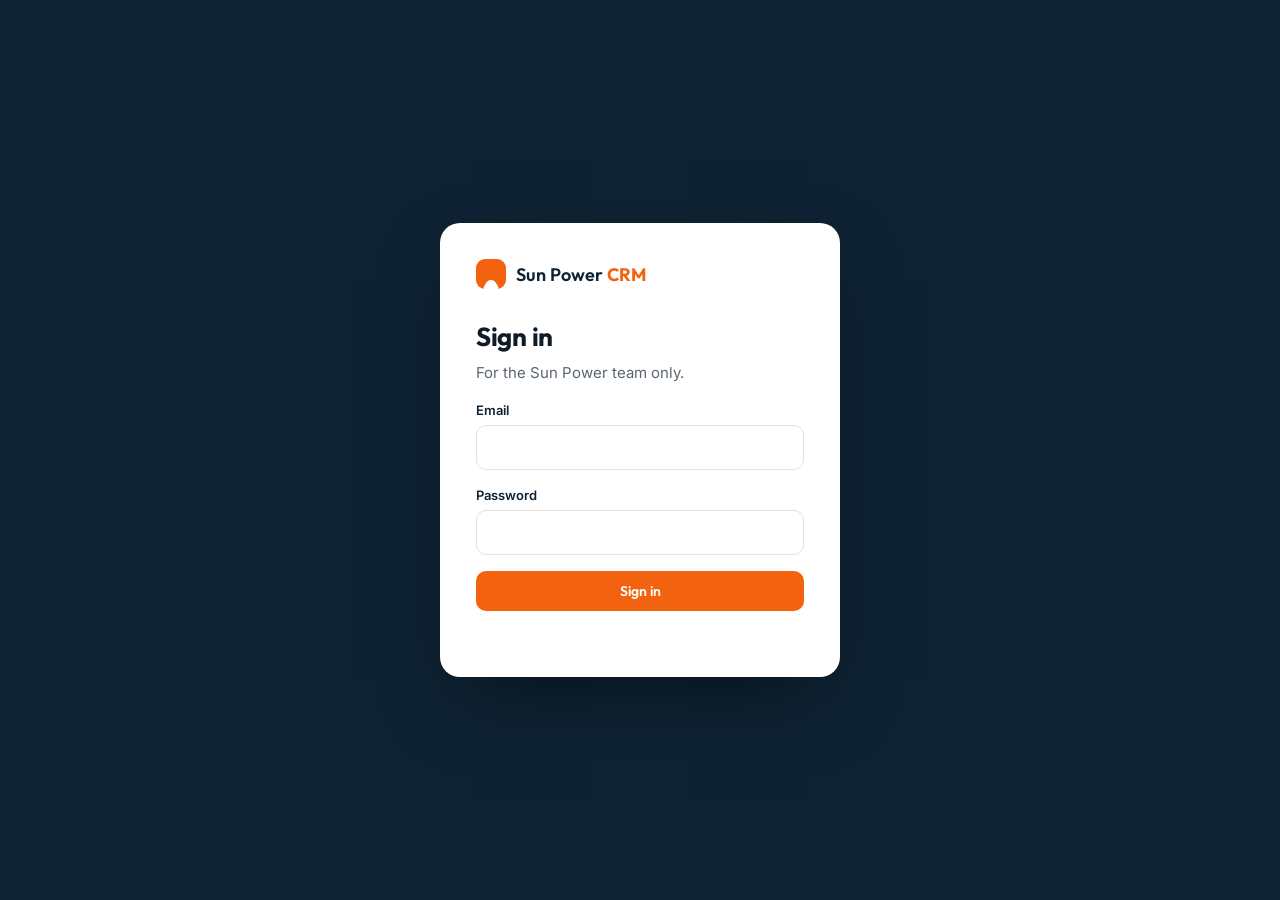
==== admin/index.html @ 76705b3f "Sun Power Solar: website, CRM and AI calling system - Website for Sun Power Solar Solutions with sav" ====
<!doctype html>
<html lang="en">
<head>
  <meta charset="utf-8">
  <meta name="viewport" content="width=device-width, initial-scale=1">
  <meta name="robots" content="noindex, nofollow">
  <title>Sun Power CRM</title>
  <link rel="icon" href="data:image/svg+xml,%3Csvg xmlns='http://www.w3.org/2000/svg' viewBox='0 0 64 64'%3E%3Crect width='64' height='64' rx='14' fill='%23F2620F'/%3E%3Cpath d='M14 40a18 18 0 0 1 36 0z' fill='%23fff'/%3E%3Cpath d='M10 46h44' stroke='%23fff' stroke-width='4' stroke-linecap='round'/%3E%3C/svg%3E">
  <link rel="preconnect" href="https://fonts.googleapis.com">
  <link rel="preconnect" href="https://fonts.gstatic.com" crossorigin>
  <link href="https://fonts.googleapis.com/css2?family=Outfit:wght@500;600;700&family=Inter:wght@400;500;600&display=swap" rel="stylesheet">
  <link rel="stylesheet" href="admin.css?v=7">
</head>
<body>

  <!-- Login -->
  <section class="login" id="loginView" hidden>
    <form class="login__card" id="loginForm">
      <div class="brand">
        <span class="brand__mark" aria-hidden="true"></span>
        <span>Sun Power <b>CRM</b></span>
      </div>
      <h1>Sign in</h1>
      <p class="muted">For the Sun Power team only.</p>
      <label>
        <span>Email</span>
        <input type="email" name="email" required autocomplete="username">
      </label>
      <label>
        <span>Password</span>
        <input type="password" name="password" required autocomplete="current-password">
      </label>
      <button type="submit" class="btn btn--primary btn--block">Sign in</button>
      <p class="login__error" id="loginError" role="alert"></p>
    </form>
  </section>

  <!-- App -->
  <div class="app" id="appView" hidden>
    <header class="topbar">
      <div class="brand">
        <span class="brand__mark" aria-hidden="true"></span>
        <span>Sun Power <b>CRM</b></span>
      </div>
      <div class="topbar__right">
        <button class="btn btn--ghost btn--sm" id="settingsBtn">Quote settings</button>
        <span class="topbar__user" id="userEmail"></span>
        <button class="btn btn--ghost btn--sm" id="logoutBtn">Sign out</button>
      </div>
    </header>

    <main class="main">
      <!-- Stats -->
      <section class="stats">
        <div class="stat"><span>Total leads</span><strong id="sTotal">0</strong></div>
        <div class="stat stat--accent"><span>New (not contacted)</span><strong id="sNew">0</strong></div>
        <div class="stat"><span>Last 7 days</span><strong id="sWeek">0</strong></div>
        <div class="stat"><span>Meetings today</span><strong id="sMeetToday">0</strong></div>
        <div class="stat"><span>Won</span><strong id="sWon">0</strong></div>
        <div class="stat"><span>Conversion</span><strong id="sConv">0%</strong></div>
      </section>

      <!-- Upcoming meetings -->
      <section class="upcoming" id="upcoming" hidden>
        <div class="upcoming__head">
          <h2>Upcoming meetings</h2>
          <span class="muted" id="upcomingCount"></span>
        </div>
        <ol class="upcoming__list" id="upcomingList"></ol>
      </section>

      <!-- Pipeline filter -->
      <nav class="pipeline" id="pipeline" aria-label="Filter by status"></nav>

      <!-- Toolbar -->
      <div class="toolbar">
        <input type="search" id="search" placeholder="Search name, phone, area or email" aria-label="Search leads">
        <select id="dateFilter" aria-label="Filter by date">
          <option value="all">All time</option>
          <option value="1">Today</option>
          <option value="7">Last 7 days</option>
          <option value="30">Last 30 days</option>
        </select>
        <div class="toolbar__spacer"></div>
        <button class="btn btn--ghost" id="refreshBtn">Refresh</button>
        <button class="btn btn--ghost" id="exportBtn">Export CSV</button>
        <button class="btn btn--primary" id="addBtn">+ Add lead</button>
      </div>

      <!-- Table -->
      <div class="table-wrap">
        <table class="table">
          <thead>
            <tr>
              <th>Received</th>
              <th>Name</th>
              <th>Phone</th>
              <th>Location</th>
              <th>Bill</th>
              <th>Size / type</th>
              <th>Call time</th>
              <th>Status</th>
              <th>AI call</th>
              <th>Follow-up</th>
            </tr>
          </thead>
          <tbody id="rows"></tbody>
        </table>
        <p class="empty" id="emptyState" hidden>No leads match these filters.</p>
      </div>
    </main>
  </div>

  <!-- Lead drawer -->
  <div class="drawer" id="drawer" hidden>
    <div class="drawer__backdrop" data-close></div>
    <aside class="drawer__panel" role="dialog" aria-modal="true" aria-labelledby="dName">
      <header class="drawer__head">
        <div>
          <h2 id="dName"></h2>
          <p class="muted" id="dMeta"></p>
        </div>
        <button class="icon-btn" data-close aria-label="Close">✕</button>
      </header>

      <div class="drawer__body">
        <div class="quick">
          <a class="btn btn--primary btn--sm" id="dCall">Call</a>
          <a class="btn btn--ghost btn--sm" id="dWhatsApp" target="_blank" rel="noopener">WhatsApp</a>
          <a class="btn btn--ghost btn--sm" id="dEmail">Email</a>
        </div>

        <h3>Details</h3>
        <dl class="details" id="dDetails"></dl>

        <h3>Requirements</h3>
        <form class="manage" id="reqForm">
          <label><span>Owns property</span>
            <select name="owns_property"><option value="">—</option><option>Yes</option><option>No</option><option>Unknown</option></select>
          </label>
          <label><span>Roof type</span><input name="roof_type" placeholder="RCC, sheet, tiled…"></label>
          <label><span>Roof area</span><input name="roof_area" placeholder="e.g. 400 sq ft"></label>
          <label><span>Shading</span><input name="shading" placeholder="e.g. none, tree on east side"></label>
          <label><span>Install timeline</span><input name="install_timeline" placeholder="e.g. within a month"></label>
          <label class="span-2"><span>Notes</span><textarea name="requirement_notes" rows="2" placeholder="Anything else the team should know"></textarea></label>
          <button type="submit" class="btn btn--primary">Save requirements</button>
          <span class="saved" id="reqSaved" role="status"></span>
        </form>

        <div class="section-head">
          <h3>Quotation</h3>
          <button type="button" class="btn btn--primary btn--sm" id="prepareQuoteBtn">Prepare quote</button>
        </div>
        <div id="quoteBox"></div>
        <ol class="quotes" id="quotesList"></ol>

        <div class="section-head">
          <h3>Meetings</h3>
          <button type="button" class="btn btn--ghost btn--sm" id="addMeetingBtn">+ Schedule</button>
        </div>
        <form class="manage meeting-form" id="meetingForm" hidden>
          <label><span>Type</span>
            <select name="type"><option value="site_survey">Site survey</option><option value="callback">Callback</option><option value="meeting">Meeting</option></select>
          </label>
          <label><span>Date</span><input type="date" name="scheduled_date" required></label>
          <label><span>Time / slot</span><input name="time_slot" placeholder="e.g. Morning 10–1"></label>
          <label class="span-2"><span>Agenda</span><textarea name="agenda" rows="2" placeholder="What is this meeting for?"></textarea></label>
          <button type="submit" class="btn btn--primary">Save meeting</button>
        </form>
        <ol class="meetings" id="meetings"></ol>

        <h3>Manage</h3>
        <form class="manage" id="manageForm">
          <label>
            <span>Status</span>
            <select name="status" id="dStatus"></select>
          </label>
          <label>
            <span>Follow-up date</span>
            <input type="date" name="follow_up_date">
          </label>
          <label>
            <span>Assigned to</span>
            <select name="assigned_to" id="dAssigned"></select>
          </label>
          <label>
            <span>Deal value (₹)</span>
            <input type="number" name="deal_value" min="0" step="1" placeholder="e.g. 180000">
          </label>
          <button type="submit" class="btn btn--primary">Save changes</button>
          <span class="saved" id="savedMsg" role="status"></span>
        </form>

        <div class="section-head">
          <h3>AI calls</h3>
          <button type="button" class="btn btn--dark btn--sm" id="aiCallBtn">Call with AI now</button>
        </div>
        <ol class="calls" id="calls"></ol>

        <h3>Activity</h3>
        <form class="note-form" id="noteForm">
          <select name="type" aria-label="Activity type">
            <option value="note">Note</option>
            <option value="call">Call log</option>
          </select>
          <textarea name="body" rows="2" placeholder="Add a note or call summary…" required></textarea>
          <button type="submit" class="btn btn--dark btn--sm">Add</button>
        </form>
        <ol class="timeline" id="timeline"></ol>

        <button class="danger-link" id="deleteBtn">Delete this lead</button>
      </div>
    </aside>
  </div>

  <!-- Add lead modal -->
  <div class="modal" id="addModal" hidden>
    <div class="drawer__backdrop" data-close-add></div>
    <form class="modal__card" id="addForm">
      <header class="drawer__head">
        <h2>Add a lead</h2>
        <button type="button" class="icon-btn" data-close-add aria-label="Close">✕</button>
      </header>
      <div class="modal__grid">
        <label><span>Full name *</span><input name="name" required minlength="2"></label>
        <label><span>Phone (10 digits) *</span><input name="phone" required inputmode="numeric" pattern="[6-9][0-9]{9}"></label>
        <label><span>City / pincode *</span><input name="location" required minlength="2"></label>
        <label><span>Email</span><input name="email" type="email"></label>
        <label><span>Property type</span>
          <select name="property_type"><option value="">—</option><option>Home</option><option>Shop</option><option>Factory</option></select>
        </label>
        <label><span>Monthly bill</span>
          <select name="monthly_bill"><option value="">—</option><option>Below ₹2,000</option><option>₹2,000 – ₹4,000</option><option>₹4,000 – ₹6,000</option><option>Above ₹6,000</option></select>
        </label>
        <label><span>Source</span>
          <select name="source"><option value="phone">Phone call</option><option value="walk-in">Walk-in</option><option value="referral">Referral</option><option value="other">Other</option></select>
        </label>
      </div>
      <label class="check"><input type="checkbox" name="consent" required> Customer agreed to be contacted *</label>
      <button type="submit" class="btn btn--primary btn--block">Add lead</button>
      <p class="login__error" id="addError" role="alert"></p>
    </form>
  </div>

  <!-- Quote settings modal -->
  <div class="modal" id="settingsModal" hidden>
    <div class="drawer__backdrop" data-close-settings></div>
    <form class="modal__card modal__card--wide" id="settingsForm">
      <header class="drawer__head">
        <div>
          <h2>Quote settings</h2>
          <p class="muted">Used for every quotation. Prices are per kW of system size.</p>
        </div>
        <button type="button" class="icon-btn" data-close-settings aria-label="Close">✕</button>
      </header>

      <p class="quote-warn" id="settingsHint" hidden>Suggested starting values are filled in and <b>highlighted</b>. Check them against your real costs, change anything that differs, then click <b>Save settings</b>.</p>

      <h3 class="form-section">Prices (₹ per kW)</h3>
      <div class="modal__grid modal__grid--3">
        <label><span>On-grid</span><input type="number" min="0" step="1" name="price_on_grid" placeholder="e.g. 60000"></label>
        <label><span>Hybrid (with battery)</span><input type="number" min="0" step="1" name="price_hybrid"></label>
        <label><span>Off-grid (battery)</span><input type="number" min="0" step="1" name="price_off_grid"></label>
      </div>
      <div class="modal__grid modal__grid--3">
        <label><span>GST %</span><input type="number" min="0" max="28" step="any" name="gst_percent" placeholder="your GST rate"></label>
        <label><span>Prices above</span>
          <select name="prices_include_gst"><option value="false">exclude GST</option><option value="true">include GST</option></select>
        </label>
        <label><span>Quote valid for (days)</span><input type="number" min="1" name="validity_days" placeholder="15"></label>
      </div>
      <div class="modal__grid modal__grid--3">
        <label><span>Net-metering charges (₹)</span><input type="number" min="0" step="1" name="net_metering_charges" placeholder="0 if included"></label>
        <label><span>Other charges label</span><input name="other_charges_label" placeholder="e.g. Elevated structure"></label>
        <label><span>Other charges (₹)</span><input type="number" min="0" step="1" name="other_charges"></label>
      </div>
      <label class="check"><input type="checkbox" name="apply_subsidy"> Show PM Surya Ghar subsidy on home quotes (on-grid &amp; hybrid)</label>

      <h3 class="form-section">Components</h3>
      <div class="modal__grid">
        <label><span>Solar panels</span><input name="panel" placeholder="e.g. 540 Wp Mono PERC, Tier-1 (brand)"></label>
        <label><span>Inverter</span><input name="inverter" placeholder="e.g. On-grid string inverter (brand)"></label>
        <label><span>Battery (hybrid / off-grid)</span><input name="battery" placeholder="e.g. Lithium 5 kWh (brand)"></label>
        <label><span>Mounting structure</span><input name="structure" placeholder="e.g. Hot-dip galvanised, wind-rated"></label>
        <label class="span-2"><span>Cables, protection &amp; earthing</span><input name="bos" placeholder="e.g. DC/AC cables, ACDB/DCDB, lightning arrestor, earthing"></label>
      </div>

      <h3 class="form-section">Warranty &amp; terms</h3>
      <div class="modal__grid modal__grid--3">
        <label><span>Panel warranty</span><input name="warranty_panel" placeholder="e.g. 25 years performance"></label>
        <label><span>Inverter warranty</span><input name="warranty_inverter" placeholder="e.g. 5 years"></label>
        <label><span>Installation warranty</span><input name="warranty_installation" placeholder="e.g. 5 years"></label>
      </div>
      <label><span>Payment terms</span><textarea name="payment_terms" rows="2" placeholder="e.g. 50% advance, 40% on delivery of material, 10% after installation"></textarea></label>
      <label><span>Other terms / notes on the quote</span><textarea name="notes" rows="2" placeholder="e.g. Installation within 15 days of advance. Prices subject to site survey."></textarea></label>

      <h3 class="form-section">Business details on the PDF</h3>
      <div class="modal__grid">
        <label><span>GSTIN</span><input name="gstin"></label>
        <label><span>Email</span><input type="email" name="email"></label>
        <label><span>Phone</span><input name="phone" placeholder="+91 93426 26096"></label>
        <label class="span-2"><span>Address</span><input name="address" placeholder="No 2B, Sri Laxmi Nagar Colony Rd, West Hanuman Nagar, Boduppal, Hyderabad, Telangana 500092"></label>
      </div>

      <button type="submit" class="btn btn--primary btn--block">Save settings</button>
      <p class="login__error" id="settingsError" role="alert"></p>
    </form>
  </div>

  <div class="toast" id="toast" role="status" hidden></div>

  <script src="vendor/supabase.js"></script>
  <script src="vendor/jspdf.umd.min.js"></script>
  <script src="vendor/jspdf.plugin.autotable.min.js"></script>
  <script src="admin.js?v=7"></script>
  <script src="quotes.js?v=4"></script>
</body>
</html>
---- admin/admin.css ----
:root {
  --orange: #F2620F;
  --orange-600: #D9520A;
  --orange-50: #FFF1E8;
  --navy: #0E2233;
  --navy-700: #16324A;
  --ink: #0F1B26;
  --muted: #5B6672;
  --line: #E6E1DA;
  --cream: #F6F3EE;
  --tint: #EEEAE3;
  --white: #FFFFFF;
  --red: #C62828;
  --green: #1B7F3B;
  --font-head: "Outfit", system-ui, sans-serif;
  --font-body: "Inter", system-ui, sans-serif;
}

*, *::before, *::after { box-sizing: border-box; }
[hidden] { display: none !important; }
body { margin: 0; font: 15px/1.5 var(--font-body); color: var(--ink); background: var(--cream); -webkit-font-smoothing: antialiased; }
h1, h2, h3 { font-family: var(--font-head); margin: 0; letter-spacing: -0.01em; }
a { color: inherit; }
.muted { color: var(--muted); margin: 0; }

/* Buttons */
.btn {
  display: inline-flex; align-items: center; justify-content: center; gap: 6px;
  font: 600 14px var(--font-head); padding: 10px 16px; border-radius: 10px;
  border: 1.5px solid transparent; cursor: pointer; text-decoration: none; white-space: nowrap;
  transition: background .15s, border-color .15s, color .15s;
}
.btn:disabled { opacity: .6; cursor: default; }
.btn--primary { background: var(--orange); color: #fff; }
.btn--primary:hover { background: var(--orange-600); }
.btn--ghost { background: #fff; border-color: var(--line); color: var(--navy); }
.btn--ghost:hover { border-color: var(--navy); }
.btn--dark { background: var(--navy); color: #fff; }
.btn--dark:hover { background: var(--navy-700); }
.btn--sm { padding: 7px 12px; font-size: 13px; }
.btn--block { width: 100%; }
.icon-btn { border: 0; background: var(--tint); width: 34px; height: 34px; border-radius: 50%; cursor: pointer; font-size: 14px; color: var(--navy); flex-shrink: 0; }

input, select, textarea {
  font: inherit; color: var(--ink); width: 100%;
  padding: 10px 12px; border: 1.5px solid var(--line); border-radius: 10px; background: #fff;
}
input:focus, select:focus, textarea:focus { outline: none; border-color: var(--orange); box-shadow: 0 0 0 3px rgba(242,98,15,.12); }
label > span { display: block; font-size: 13px; font-weight: 600; color: var(--navy); margin-bottom: 5px; }

/* Brand */
.brand { display: inline-flex; align-items: center; gap: 10px; font: 600 18px var(--font-head); color: var(--navy); }
.brand b { color: var(--orange); font-weight: 700; }
.brand__mark { width: 30px; height: 30px; border-radius: 9px; background: var(--orange); position: relative; overflow: hidden; }
.brand__mark::after { content: ""; position: absolute; left: 6px; right: 6px; bottom: -9px; height: 18px; border-radius: 50% 50% 0 0 / 100% 100% 0 0; background: #fff; }

/* Login */
.login { min-height: 100vh; display: grid; place-items: center; padding: 24px; background: var(--navy); }
.login__card { width: min(400px, 100%); background: #fff; border-radius: 20px; padding: 36px; display: grid; gap: 16px; box-shadow: 0 30px 80px -30px rgba(0,0,0,.6); }
.login__card h1 { font-size: 26px; margin-top: 12px; }
.login__card .muted { margin-top: -10px; }
.login__error { color: var(--red); font-size: 14px; margin: 0; min-height: 1em; }

/* Top bar */
.topbar { position: sticky; top: 0; z-index: 5; display: flex; justify-content: space-between; align-items: center; gap: 16px; padding: 14px 28px; background: #fff; border-bottom: 1px solid var(--line); }
.topbar__right { display: flex; align-items: center; gap: 14px; }
.topbar__user { font-size: 14px; color: var(--muted); }

.main { padding: 28px; max-width: 1500px; margin: 0 auto; }

/* Stats */
.stats { display: grid; grid-template-columns: repeat(6, 1fr); gap: 14px; }
.stat { background: #fff; border: 1px solid var(--line); border-radius: 14px; padding: 16px 18px; }
.stat span { font-size: 13px; color: var(--muted); }
.stat strong { display: block; font: 700 28px var(--font-head); color: var(--navy); margin-top: 2px; }
.stat--accent { background: var(--orange); border-color: var(--orange); }
.stat--accent span { color: rgba(255,255,255,.85); }
.stat--accent strong { color: #fff; }

/* Pipeline */
.pipeline { display: flex; gap: 8px; flex-wrap: wrap; margin: 24px 0 16px; }
.pipeline button {
  display: inline-flex; align-items: center; gap: 8px; font: 600 13px var(--font-head);
  padding: 8px 14px; border-radius: 999px; border: 1.5px solid var(--line); background: #fff; color: var(--navy); cursor: pointer;
}
.pipeline button em { font-style: normal; font-weight: 600; font-size: 12px; padding: 1px 8px; border-radius: 999px; background: var(--tint); }
.pipeline button.is-active { background: var(--navy); border-color: var(--navy); color: #fff; }
.pipeline button.is-active em { background: rgba(255,255,255,.18); }

/* Toolbar */
.toolbar { display: flex; gap: 10px; align-items: center; flex-wrap: wrap; margin-bottom: 14px; }
.toolbar input[type="search"] { max-width: 340px; }
.toolbar select { width: auto; }
.toolbar__spacer { flex: 1; }

/* Table */
.table-wrap { background: #fff; border: 1px solid var(--line); border-radius: 14px; overflow-x: auto; }
.table { width: 100%; border-collapse: collapse; font-size: 14px; }
.table th { text-align: left; font-weight: 600; font-size: 12px; text-transform: uppercase; letter-spacing: .05em; color: var(--muted); padding: 12px 14px; border-bottom: 1px solid var(--line); white-space: nowrap; background: #FBFAF8; }
.table td { padding: 12px 14px; border-bottom: 1px solid var(--line); vertical-align: middle; }
.table tbody tr { cursor: pointer; transition: background .1s; }
.table tbody tr:hover { background: #FBF7F2; }
.table tbody tr:last-child td { border-bottom: 0; }
.table .name { font-weight: 600; color: var(--navy); }
.table .sub { display: block; font-size: 12px; color: var(--muted); }
.table a.phone { text-decoration: none; font-variant-numeric: tabular-nums; white-space: nowrap; }
.table a.phone:hover { color: var(--orange); }
.table select { width: auto; padding: 6px 8px; font-size: 13px; }
.overdue { color: var(--red); font-weight: 600; }
.empty { text-align: center; color: var(--muted); padding: 40px 20px; margin: 0; }

/* Status badges */
.badge { display: inline-block; font-size: 12px; font-weight: 600; padding: 3px 10px; border-radius: 999px; white-space: nowrap; }
.s-new { background: var(--orange-50); color: var(--orange-600); }
.s-ai_called { background: #E8F0FE; color: #1A56C4; }
.s-interested { background: #FFF6D6; color: #8A6100; }
.s-survey_booked { background: #EDE7FB; color: #5B3CC4; }
.s-quote_sent { background: #E0F4F4; color: #0F6E6E; }
.s-won { background: #E3F4E8; color: var(--green); }
.s-lost { background: #F1F1F1; color: #6B6B6B; }

/* Drawer */
.drawer, .modal { position: fixed; inset: 0; z-index: 20; }
.drawer__backdrop { position: absolute; inset: 0; background: rgba(14,34,51,.45); }
.drawer__panel { position: absolute; top: 0; right: 0; bottom: 0; width: min(560px, 100%); background: #fff; display: flex; flex-direction: column; box-shadow: -20px 0 60px -20px rgba(0,0,0,.4); }
.drawer__head { display: flex; justify-content: space-between; align-items: flex-start; gap: 16px; padding: 22px 26px; border-bottom: 1px solid var(--line); }
.drawer__head h2 { font-size: 22px; }
.drawer__body { padding: 22px 26px 40px; overflow-y: auto; display: grid; gap: 14px; align-content: start; }
.drawer__body h3 { font-size: 15px; margin-top: 12px; color: var(--navy); }
.quick { display: flex; gap: 8px; flex-wrap: wrap; }

.details { display: grid; grid-template-columns: 1fr 1fr; gap: 0 20px; margin: 0; }
.details div { padding: 10px 0; border-bottom: 1px solid var(--line); }
.details dt { font-size: 12px; color: var(--muted); }
.details dd { margin: 2px 0 0; font-weight: 500; word-break: break-word; }

.manage { display: grid; grid-template-columns: 1fr 1fr; gap: 12px; align-items: end; }
.manage .btn { justify-self: start; }
.saved { font-size: 13px; color: var(--green); }

.note-form { display: grid; grid-template-columns: 120px 1fr auto; gap: 8px; align-items: start; }
.note-form textarea { resize: vertical; min-height: 42px; }

.timeline { list-style: none; margin: 0; padding: 0; display: grid; gap: 10px; }
.timeline li { padding: 12px 14px; border-radius: 12px; background: var(--cream); border-left: 3px solid var(--line); }
.timeline li.t-call { border-left-color: #1A56C4; }
.timeline li.t-status { border-left-color: var(--orange); background: #FFF8F2; }
.timeline .t-head { display: flex; justify-content: space-between; gap: 10px; font-size: 12px; color: var(--muted); margin-bottom: 4px; }
.timeline .t-body { white-space: pre-wrap; }
.timeline .t-empty { background: none; border: 0; color: var(--muted); padding: 0; }

/* Upcoming meetings */
.upcoming { margin-top: 20px; background: #fff; border: 1px solid var(--line); border-radius: 14px; padding: 16px 18px; }
.upcoming__head { display: flex; justify-content: space-between; align-items: baseline; gap: 12px; margin-bottom: 10px; }
.upcoming__head h2 { font-size: 17px; }
.upcoming__list { list-style: none; margin: 0; padding: 0; display: grid; grid-template-columns: repeat(auto-fill, minmax(260px, 1fr)); gap: 10px; }
.upcoming__list li { border: 1px solid var(--line); border-radius: 12px; padding: 12px 14px; cursor: pointer; transition: border-color .15s, background .15s; }
.upcoming__list li:hover { border-color: var(--orange); background: #FFFBF7; }
.upcoming__list .u-when { font: 600 13px var(--font-head); color: var(--orange-600); }
.upcoming__list .u-when.is-today { color: #fff; background: var(--orange); padding: 1px 8px; border-radius: 999px; }
.upcoming__list .u-who { font-weight: 600; color: var(--navy); margin-top: 4px; }
.upcoming__list .u-what { font-size: 13px; color: var(--muted); }

/* Meetings in the drawer */
.span-2 { grid-column: 1 / -1; }
.meeting-form { padding: 14px; border: 1px dashed var(--line); border-radius: 12px; }
.meetings { list-style: none; margin: 0; padding: 0; display: grid; gap: 10px; }
.meetings li { border: 1px solid var(--line); border-radius: 12px; padding: 12px 14px; display: grid; gap: 6px; }
.meetings li.is-done { background: var(--cream); }
.meetings li.is-cancelled { opacity: .55; }
.meetings .m-head { display: flex; justify-content: space-between; align-items: center; gap: 10px; flex-wrap: wrap; }
.meetings .m-title { font-weight: 600; color: var(--navy); }
.meetings .m-meta { font-size: 13px; color: var(--muted); }
.meetings .m-text { white-space: pre-wrap; font-size: 14px; }
.meetings .m-actions { display: flex; gap: 8px; flex-wrap: wrap; }
.meetings .m-empty { border: 0; padding: 0; color: var(--muted); }
.meetings textarea { font-size: 14px; }
.m-badge { font-size: 12px; font-weight: 600; padding: 2px 9px; border-radius: 999px; background: var(--tint); color: var(--navy); }
.m-badge.scheduled { background: #EDE7FB; color: #5B3CC4; }
.m-badge.done { background: #E3F4E8; color: var(--green); }
.m-badge.no_show, .m-badge.cancelled { background: #F1F1F1; color: #6B6B6B; }

/* Quotation */
.quotes { list-style: none; margin: 0; padding: 0; display: grid; gap: 10px; }
.quotes li { border: 1px solid var(--line); border-radius: 12px; padding: 12px 14px; display: grid; gap: 6px; }
.quotes .m-head { display: flex; justify-content: space-between; align-items: center; gap: 10px; flex-wrap: wrap; }
.quotes .m-title { font-weight: 600; color: var(--navy); }
.quotes .m-meta { font-size: 13px; color: var(--muted); }
.quotes .m-actions { display: flex; gap: 8px; flex-wrap: wrap; }
.quotes .m-empty { border: 0; padding: 0; color: var(--muted); }
.quote-panel { border: 1px solid var(--line); border-radius: 12px; padding: 14px; display: grid; gap: 12px; background: #FFFCF8; }
.quote-panel ul { margin: 0; padding-left: 18px; }
.quote-panel .m-actions { display: flex; gap: 8px; flex-wrap: wrap; }
.quote-panel details pre { white-space: pre-wrap; font: 13px/1.5 var(--font-body); background: var(--cream); padding: 10px 12px; border-radius: 8px; margin: 8px 0 0; }
.quote-panel--warn { border-color: #F2C48D; background: #FFF8EC; }
.quote-warn { margin: 0; padding: 10px 12px; border-radius: 8px; background: #FFF1E8; color: var(--orange-600); font-size: 14px; }
.quote-calc { display: grid; gap: 4px; font-size: 14px; }
.quote-calc div { display: flex; justify-content: space-between; gap: 12px; padding: 4px 0; border-bottom: 1px dashed var(--line); }
.quote-calc .total { font-size: 15px; color: var(--orange-600); border-bottom: 0; }

/* Settings modal */
input.is-suggested, select.is-suggested, textarea.is-suggested { background: #FFF6D6; border-color: #F2C48D; }
input.is-suggested:focus, textarea.is-suggested:focus { background: #fff; }
.modal__card--wide { width: min(820px, 100%); }
.modal__grid--3 { grid-template-columns: repeat(3, 1fr); }
.form-section { font-size: 15px; color: var(--navy); margin-top: 6px !important; padding-top: 12px; border-top: 1px solid var(--line); }
@media (max-width: 700px) { .modal__grid--3 { grid-template-columns: 1fr; } }

/* Minutes inside an AI call */
.mom { display: grid; gap: 8px; font-size: 14px; }
.mom h4 { margin: 4px 0 2px; font: 600 12px var(--font-body); text-transform: uppercase; letter-spacing: .05em; color: var(--muted); }
.mom ul { margin: 0; padding-left: 18px; }
.mom .req { display: grid; grid-template-columns: 1fr 1fr; gap: 2px 16px; }
.mom .req div span { color: var(--muted); }
.outcome { font-size: 12px; font-weight: 600; padding: 2px 9px; border-radius: 999px; background: var(--tint); }
.outcome.survey_booked { background: #EDE7FB; color: #5B3CC4; }
.outcome.interested, .outcome.callback { background: #FFF6D6; color: #8A6100; }
.outcome.not_interested, .outcome.wrong_number, .outcome.do_not_call { background: #F1F1F1; color: #6B6B6B; }

/* AI calls */
.section-head { display: flex; justify-content: space-between; align-items: center; gap: 12px; margin-top: 12px; }
.section-head h3 { margin-top: 0; }
.calls { list-style: none; margin: 0; padding: 0; display: grid; gap: 10px; }
.calls li { border: 1px solid var(--line); border-radius: 12px; padding: 14px; display: grid; gap: 8px; }
.calls .c-head { display: flex; justify-content: space-between; align-items: center; gap: 10px; font-size: 13px; color: var(--muted); }
.calls .c-summary { white-space: pre-wrap; }
.calls audio { width: 100%; height: 36px; }
.calls details summary { cursor: pointer; font-size: 13px; font-weight: 600; color: var(--navy); }
.calls details pre { white-space: pre-wrap; font: 13px/1.5 var(--font-body); background: var(--cream); padding: 10px 12px; border-radius: 8px; margin: 8px 0 0; max-height: 280px; overflow-y: auto; }
.calls .c-empty { border: 0; padding: 0; color: var(--muted); }

.ai { display: inline-flex; align-items: center; gap: 6px; font-size: 12px; font-weight: 600; white-space: nowrap; }
.ai::before { content: ""; width: 8px; height: 8px; border-radius: 50%; background: currentColor; }
.ai--wait { color: #8A6100; }
.ai--live { color: #1A56C4; }
.ai--live::before { animation: blink 1s infinite; }
.ai--done { color: var(--green); }
.ai--fail { color: var(--red); }
.ai--none { color: var(--muted); font-weight: 400; }
.ai--none::before { display: none; }
.ai small { display: block; font-weight: 400; color: var(--muted); }
@keyframes blink { 50% { opacity: .2; } }

.danger-link { justify-self: start; margin-top: 18px; border: 0; background: none; color: var(--red); font: 600 13px var(--font-body); cursor: pointer; padding: 0; }
.danger-link:hover { text-decoration: underline; }

/* Add modal */
.modal { display: grid; place-items: center; padding: 20px; }
.modal__card { position: relative; width: min(620px, 100%); max-height: calc(100vh - 40px); overflow-y: auto; background: #fff; border-radius: 18px; display: grid; gap: 16px; padding-bottom: 24px; }
.modal__card > :not(.drawer__head) { margin: 0 26px; }
.modal__grid { display: grid; grid-template-columns: 1fr 1fr; gap: 12px; }
.check { display: flex; gap: 10px; align-items: center; font-size: 14px; font-weight: 500; }
.check input { width: 18px; height: 18px; accent-color: var(--orange); }

/* Toast */
.toast { position: fixed; left: 50%; bottom: 24px; transform: translateX(-50%); z-index: 40; background: var(--navy); color: #fff; padding: 12px 18px; border-radius: 10px; font-size: 14px; box-shadow: 0 10px 30px -10px rgba(0,0,0,.5); }

/* Responsive */
@media (max-width: 1100px) {
  .stats { grid-template-columns: repeat(3, 1fr); }
}
@media (max-width: 700px) {
  .main { padding: 16px; }
  .topbar { padding: 12px 16px; }
  .topbar__user { display: none; }
  .stats { grid-template-columns: 1fr 1fr; }
  .toolbar input[type="search"] { max-width: none; }
  .toolbar__spacer { display: none; }
  .details, .manage, .modal__grid { grid-template-columns: 1fr; }
  .note-form { grid-template-columns: 1fr; }
  .drawer__head, .drawer__body { padding-left: 18px; padding-right: 18px; }
}
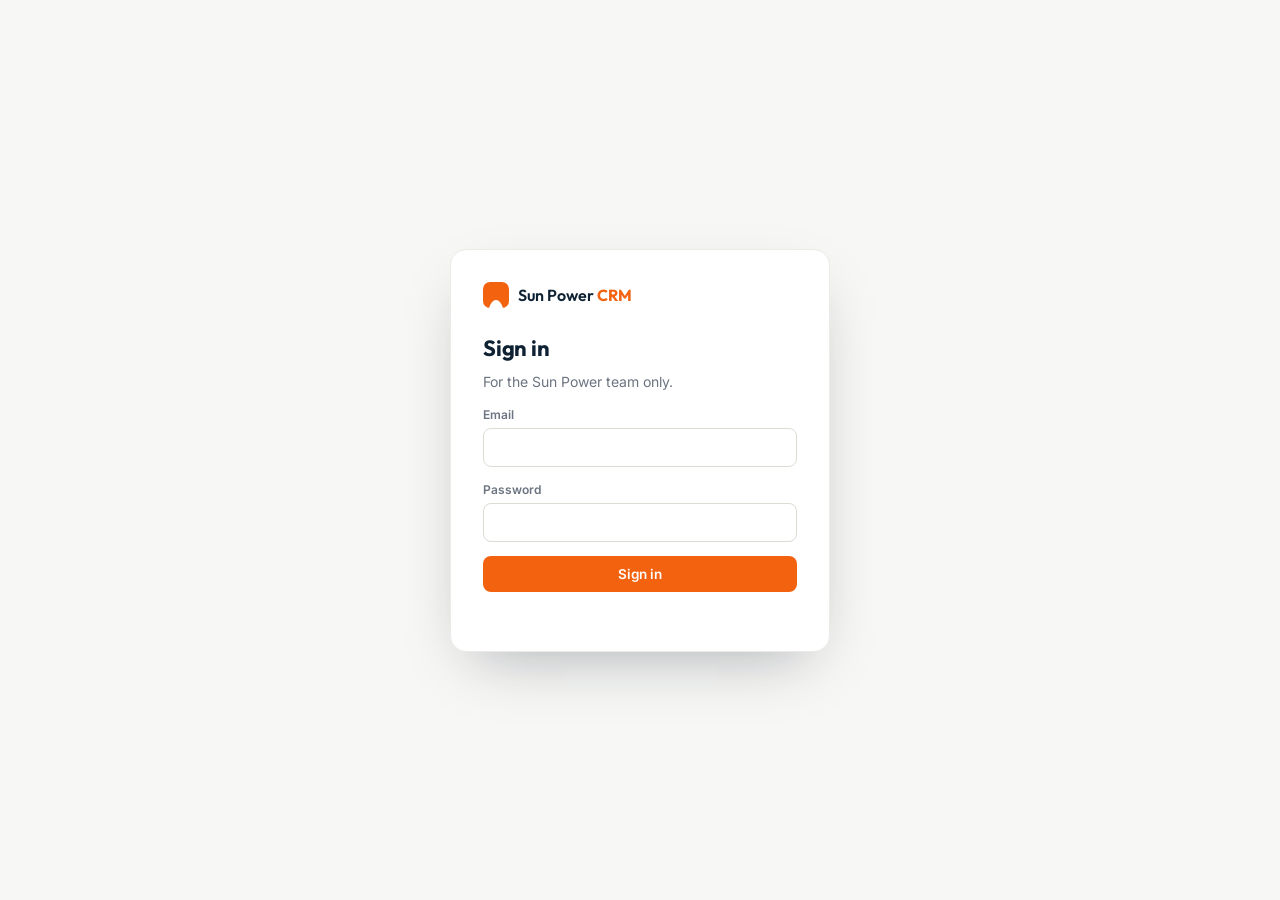
==== commit 8e7d027d: "Complete installation management system: orders to month-end, plus customer login Builds on the webs" ====
--- a/admin/index.html
+++ b/admin/index.html
@@ -9,7 +9,7 @@
   <link rel="preconnect" href="https://fonts.googleapis.com">
   <link rel="preconnect" href="https://fonts.gstatic.com" crossorigin>
   <link href="https://fonts.googleapis.com/css2?family=Outfit:wght@500;600;700&family=Inter:wght@400;500;600&display=swap" rel="stylesheet">
-  <link rel="stylesheet" href="admin.css?v=7">
+  <link rel="stylesheet" href="admin.css?v=25">
 </head>
 <body>
 
@@ -42,72 +42,375 @@
         <span class="brand__mark" aria-hidden="true"></span>
         <span>Sun Power <b>CRM</b></span>
       </div>
+      <nav class="topnav" aria-label="Main">
+        <button type="button" class="topnav__item is-active" data-view="leads" aria-current="page">Leads</button>
+        <button type="button" class="topnav__item" id="surveysBtn">Surveys <em class="count" id="surveysCount" hidden></em></button>
+        <button type="button" class="topnav__item" data-view="orders">Orders</button>
+        <button type="button" class="topnav__item" data-view="warehouse">Warehouse <em class="count" hidden></em></button>
+        <button type="button" class="topnav__item" data-view="schedule">Schedule</button>
+        <button type="button" class="topnav__item" data-view="service">Service <em class="count" hidden></em></button>
+        <button type="button" class="topnav__item" data-view="subsidy">Subsidy</button>
+        <button type="button" class="topnav__item" data-view="director" hidden>Director</button>
+        <button type="button" class="topnav__item" data-view="team" hidden>Team</button>
+        <button type="button" class="topnav__item" data-view="products">Products <em class="count" hidden></em></button>
+        <button type="button" class="topnav__item" data-view="kits">Kit templates</button>
+        <button type="button" class="topnav__item" id="settingsBtn">Quote settings</button>
+      </nav>
       <div class="topbar__right">
-        <button class="btn btn--ghost btn--sm" id="settingsBtn">Quote settings</button>
         <span class="topbar__user" id="userEmail"></span>
-        <button class="btn btn--ghost btn--sm" id="logoutBtn">Sign out</button>
+        <button type="button" class="link-btn" id="logoutBtn">Sign out</button>
       </div>
     </header>
 
     <main class="main">
+      <!-- Leads -->
+      <section class="view" data-view="leads">
+      <div class="page-head">
+        <div>
+          <h1>Leads</h1>
+          <p class="muted">Every enquiry from the website, phone and walk-ins.</p>
+        </div>
+        <div class="page-actions">
+          <button type="button" class="btn btn--ghost btn--sm" id="refreshBtn" title="Refresh">↻ Refresh</button>
+          <button type="button" class="btn btn--ghost btn--sm" id="exportBtn">Export</button>
+          <button type="button" class="btn btn--primary btn--sm" id="addBtn">+ Add lead</button>
+        </div>
+      </div>
+
+      <!-- Orders at a glance -->
+      <section class="tiles" id="tiles" aria-label="Orders at a glance" hidden>
+        <button type="button" class="tile" data-go="orders" data-filter="awaiting_payment"><span>Orders awaiting payment</span><strong id="tAwaiting">0</strong></button>
+        <button type="button" class="tile" data-go="warehouse"><span>To pack</span><strong id="tPack">0</strong></button>
+        <button type="button" class="tile" data-go="schedule"><span>Installs this week</span><strong id="tInstalls">0</strong></button>
+        <button type="button" class="tile" data-go="products" data-filter="low"><span>Low-stock items</span><strong id="tLow">0</strong></button>
+        <button type="button" class="tile" data-go="service" data-filter="overdue" hidden><span>Overdue tickets</span><strong id="tOverdue">0</strong></button>
+      </section>
+
       <!-- Stats -->
-      <section class="stats">
+      <section class="stats" aria-label="Summary">
         <div class="stat"><span>Total leads</span><strong id="sTotal">0</strong></div>
-        <div class="stat stat--accent"><span>New (not contacted)</span><strong id="sNew">0</strong></div>
+        <div class="stat stat--accent"><span>New</span><strong id="sNew">0</strong></div>
         <div class="stat"><span>Last 7 days</span><strong id="sWeek">0</strong></div>
         <div class="stat"><span>Meetings today</span><strong id="sMeetToday">0</strong></div>
         <div class="stat"><span>Won</span><strong id="sWon">0</strong></div>
         <div class="stat"><span>Conversion</span><strong id="sConv">0%</strong></div>
       </section>
 
-      <!-- Upcoming meetings -->
-      <section class="upcoming" id="upcoming" hidden>
-        <div class="upcoming__head">
-          <h2>Upcoming meetings</h2>
-          <span class="muted" id="upcomingCount"></span>
-        </div>
-        <ol class="upcoming__list" id="upcomingList"></ol>
+      <div class="layout">
+        <section class="card leads">
+          <!-- Stage tabs -->
+          <nav class="tabs" id="pipeline" aria-label="Filter by stage"></nav>
+
+          <!-- Toolbar -->
+          <div class="toolbar">
+            <input type="search" id="search" placeholder="Search name, phone, area or email" aria-label="Search leads">
+            <select id="dateFilter" aria-label="Filter by date">
+              <option value="all">All time</option>
+              <option value="1">Today</option>
+              <option value="7">Last 7 days</option>
+              <option value="30">Last 30 days</option>
+            </select>
+          </div>
+
+          <!-- Table -->
+          <div class="table-wrap">
+            <table class="table">
+              <thead>
+                <tr>
+                  <th>Lead</th>
+                  <th>Needs</th>
+                  <th>Stage</th>
+                  <th>AI call</th>
+                  <th>Next step</th>
+                  <th class="right">Received</th>
+                </tr>
+              </thead>
+              <tbody id="rows"></tbody>
+            </table>
+            <p class="empty" id="emptyState" hidden>No leads match these filters.</p>
+          </div>
+        </section>
+
+        <!-- Upcoming meetings -->
+        <aside class="card upcoming" id="upcoming">
+          <div class="upcoming__head">
+            <h2>Upcoming</h2>
+            <span class="muted" id="upcomingCount"></span>
+          </div>
+          <ol class="upcoming__list" id="upcomingList"></ol>
+        </aside>
+      </div>
       </section>
 
-      <!-- Pipeline filter -->
-      <nav class="pipeline" id="pipeline" aria-label="Filter by status"></nav>
-
-      <!-- Toolbar -->
-      <div class="toolbar">
-        <input type="search" id="search" placeholder="Search name, phone, area or email" aria-label="Search leads">
-        <select id="dateFilter" aria-label="Filter by date">
-          <option value="all">All time</option>
-          <option value="1">Today</option>
-          <option value="7">Last 7 days</option>
-          <option value="30">Last 30 days</option>
-        </select>
-        <div class="toolbar__spacer"></div>
-        <button class="btn btn--ghost" id="refreshBtn">Refresh</button>
-        <button class="btn btn--ghost" id="exportBtn">Export CSV</button>
-        <button class="btn btn--primary" id="addBtn">+ Add lead</button>
-      </div>
-
-      <!-- Table -->
-      <div class="table-wrap">
-        <table class="table">
-          <thead>
-            <tr>
-              <th>Received</th>
-              <th>Name</th>
-              <th>Phone</th>
-              <th>Location</th>
-              <th>Bill</th>
-              <th>Size / type</th>
-              <th>Call time</th>
-              <th>Status</th>
-              <th>AI call</th>
-              <th>Follow-up</th>
-            </tr>
-          </thead>
-          <tbody id="rows"></tbody>
-        </table>
-        <p class="empty" id="emptyState" hidden>No leads match these filters.</p>
-      </div>
+      <!-- Orders -->
+      <section class="view" data-view="orders" hidden>
+        <div class="page-head">
+          <div>
+            <h1>Orders</h1>
+            <p class="muted">Accepted final quotes: payments, packing and installation.</p>
+          </div>
+          <div class="page-actions">
+            <button type="button" class="btn btn--ghost btn--sm" id="ordersRefresh">↻ Refresh</button>
+          </div>
+        </div>
+        <section class="card">
+          <nav class="tabs" id="orderTabs" aria-label="Filter by status"></nav>
+          <div class="toolbar">
+            <input type="search" id="orderSearch" placeholder="Search order no, client ID or name" aria-label="Search orders">
+          </div>
+          <div class="table-wrap">
+            <table class="table">
+              <thead>
+                <tr>
+                  <th>Order</th>
+                  <th>Client</th>
+                  <th>System</th>
+                  <th>Status</th>
+                  <th>Paid</th>
+                  <th class="right">Installation</th>
+                </tr>
+              </thead>
+              <tbody id="orderRows"></tbody>
+            </table>
+            <p class="empty" id="ordersEmpty" hidden></p>
+          </div>
+        </section>
+      </section>
+
+      <!-- Warehouse: packing lists and stock (no prices, no phone numbers) -->
+      <section class="view" data-view="warehouse" hidden>
+        <div class="page-head">
+          <div>
+            <h1>Warehouse</h1>
+            <p class="muted">Packing lists appear here as soon as an order is confirmed.</p>
+          </div>
+          <div class="page-actions">
+            <button type="button" class="btn btn--ghost btn--sm" id="whRefresh">↻ Refresh</button>
+          </div>
+        </div>
+        <section class="card">
+          <nav class="tabs" id="whTabs" aria-label="Warehouse sections"></nav>
+          <div class="wh-body" id="whBody"></div>
+        </section>
+      </section>
+
+      <!-- Installation schedule -->
+      <section class="view" data-view="schedule" hidden>
+        <div class="page-head">
+          <div>
+            <h1>Schedule</h1>
+            <p class="muted" id="schedWeek"></p>
+          </div>
+          <div class="page-actions">
+            <button type="button" class="btn btn--ghost btn--sm" id="schedPrev" aria-label="Previous week">← Prev</button>
+            <button type="button" class="btn btn--ghost btn--sm" id="schedToday">This week</button>
+            <button type="button" class="btn btn--ghost btn--sm" id="schedNext" aria-label="Next week">Next →</button>
+          </div>
+        </div>
+        <section class="card week-wrap" id="schedBody"></section>
+      </section>
+
+      <!-- After-sales service -->
+      <section class="view" data-view="service" hidden>
+        <div class="page-head">
+          <div>
+            <h1>Service</h1>
+            <p class="muted">Breakdowns, warranty, response deadlines and pre-monsoon checkups.</p>
+          </div>
+          <div class="page-actions">
+            <button type="button" class="btn btn--ghost btn--sm" id="svcRefresh">↻ Refresh</button>
+            <button type="button" class="btn btn--ghost btn--sm" id="svcCampaignBtn">Pre-monsoon campaign</button>
+            <button type="button" class="btn btn--primary btn--sm" id="svcNewBtn">+ New ticket</button>
+          </div>
+        </div>
+        <section class="card svc-find">
+          <label><span>Customer calling? Find them and their units in seconds</span>
+            <input type="search" id="svcFind" placeholder="Serial number, phone, client ID or name" autocomplete="off" aria-label="Find a customer or serial number"></label>
+          <div id="svcFound"></div>
+        </section>
+        <div id="svcDash"></div>
+        <section class="card">
+          <nav class="tabs" id="svcTabs" aria-label="Filter tickets"></nav>
+          <div class="toolbar">
+            <input type="search" id="svcSearch" placeholder="Search ticket no, name, client ID, phone or area" aria-label="Search tickets">
+            <select id="svcKind" aria-label="Type"><option value="all">Breakdowns &amp; checkups</option><option value="breakdown">Breakdowns</option><option value="checkup">Checkups</option></select>
+          </div>
+          <div class="table-wrap">
+            <table class="table">
+              <thead>
+                <tr>
+                  <th>Ticket</th>
+                  <th>Customer</th>
+                  <th>Priority</th>
+                  <th>Status</th>
+                  <th>Warranty</th>
+                  <th class="right">Opened</th>
+                </tr>
+              </thead>
+              <tbody id="svcRows"></tbody>
+            </table>
+            <p class="empty" id="svcEmpty" hidden></p>
+          </div>
+        </section>
+      </section>
+
+      <!-- Director's month-end dashboard (owner and managers) -->
+      <section class="view" data-view="director" hidden>
+        <div class="page-head">
+          <div>
+            <h1 id="dirTitle">Month-end</h1>
+            <p class="muted" id="dirSub">Sales, money, installations and service for the month, compared with the month before.</p>
+          </div>
+          <div class="page-actions dir-filter">
+            <div class="seg" id="dirPeriod" role="group" aria-label="Period">
+              <button type="button" data-period="today">Today</button><button type="button" data-period="week">This week</button><button type="button" data-period="month" class="is-active">Month</button>
+            </div>
+            <span id="dirMonthPicker" class="dir-month">
+              <button type="button" class="btn btn--ghost btn--sm" id="dirPrev" aria-label="Previous month">←</button>
+              <input type="month" id="dirMonth" aria-label="Month">
+              <button type="button" class="btn btn--ghost btn--sm" id="dirNext" aria-label="Next month">→</button>
+            </span>
+            <button type="button" class="btn btn--ghost btn--sm" id="dirCsv">CSV</button>
+            <button type="button" class="btn btn--primary btn--sm" id="dirPdf">Month-end report (PDF)</button>
+          </div>
+        </div>
+        <div id="dirBody" class="dir-body"><p class="empty">Loading…</p></div>
+        <div class="dtip" id="dirTip" role="tooltip" hidden></div>
+      </section>
+
+      <!-- PM Surya Ghar subsidy paperwork -->
+      <section class="view" data-view="subsidy" hidden>
+        <div class="page-head">
+          <div>
+            <h1>Subsidy</h1>
+            <p class="muted" id="subSub">PM Surya Ghar paperwork for every customer with a subsidy.</p>
+          </div>
+        </div>
+        <section class="card">
+          <nav class="tabs" id="subTabs" aria-label="Filter by step"></nav>
+          <div class="toolbar"><input type="search" id="subSearch" placeholder="Search name, client ID, order or application no" aria-label="Search subsidy cases"></div>
+          <div id="subBody"></div>
+        </section>
+      </section>
+
+      <!-- Technician hours and pay (owner and managers) -->
+      <section class="view" data-view="team" hidden>
+        <div class="page-head">
+          <div>
+            <h1>Team &amp; pay</h1>
+            <p class="muted">Hours come from the installation and service forms; correct them here before paying.</p>
+          </div>
+          <div class="page-actions"><input type="month" id="teamMonth" aria-label="Month" class="month-input"></div>
+        </div>
+        <div id="teamBody" class="dir-body"><p class="empty">Loading…</p></div>
+      </section>
+
+      <!-- Products -->
+      <section class="view" data-view="products" hidden>
+        <div class="page-head">
+          <div>
+            <h1>Products</h1>
+            <p class="muted" id="productsSub">Prices and stock. Stock only changes through "+ Stock" / "Adjust" and orders.</p>
+          </div>
+          <div class="page-actions">
+            <button type="button" class="btn btn--ghost btn--sm" id="purchaseBtn">Record purchase</button>
+            <button type="button" class="btn btn--primary btn--sm" id="addProductBtn">+ Add product</button>
+          </div>
+        </div>
+        <section class="card">
+          <div class="toolbar">
+            <input type="search" id="productSearch" placeholder="Search name or SKU" aria-label="Search products">
+            <select id="productCategory" aria-label="Filter by category"></select>
+            <label class="check toolbar__check"><input type="checkbox" id="productLow"> Low stock only</label>
+          </div>
+          <div class="table-wrap">
+            <table class="table table--products">
+              <thead>
+                <tr>
+                  <th>Product</th>
+                  <th class="right">Price</th>
+                  <th class="right">In stock</th>
+                  <th class="right">Reserved</th>
+                  <th class="right">Available</th>
+                  <th class="right"></th>
+                </tr>
+              </thead>
+              <tbody id="productRows"></tbody>
+            </table>
+            <p class="empty" id="productsEmpty" hidden></p>
+          </div>
+        </section>
+        <section class="card dcard purchase-block" id="purchaseBlock" hidden>
+          <h3>Recent purchases <small class="muted">· stock in from supplier bills</small></h3>
+          <div id="purchaseList"></div>
+        </section>
+      </section>
+
+      <!-- Kit templates -->
+      <section class="view" data-view="kits" hidden>
+        <div class="page-head">
+          <div>
+            <h1>Kit templates</h1>
+            <p class="muted">The parts list behind every final quote. The approved survey picks the nearest kit and fills in panels and cable lengths.</p>
+          </div>
+          <div class="page-actions">
+            <button type="button" class="btn btn--primary btn--sm" id="addKitBtn">+ New template</button>
+          </div>
+        </div>
+        <div class="kit-grid" id="kitList"></div>
+      </section>
+    </main>
+  </div>
+
+  <!-- Engineer portal: only assigned site surveys -->
+  <div class="app" id="engineerView" hidden>
+    <header class="topbar">
+      <div class="brand">
+        <span class="brand__mark" aria-hidden="true"></span>
+        <span>Sun Power <b>Surveys</b></span>
+      </div>
+      <div class="topbar__right">
+        <span class="topbar__user" id="engUser"></span>
+        <button type="button" class="link-btn" id="engLogout">Sign out</button>
+      </div>
+    </header>
+    <main class="main eng-main">
+      <div class="page-head">
+        <div>
+          <h1>My surveys</h1>
+          <p class="muted" id="engSub"></p>
+        </div>
+        <button type="button" class="btn btn--ghost btn--sm" id="engRefresh">↻ Refresh</button>
+      </div>
+      <ol class="survey-list eng-list" id="engList"></ol>
+    </main>
+  </div>
+
+  <!-- Technician portal: only their crew's installation jobs -->
+  <div class="app" id="techView" hidden>
+    <header class="topbar">
+      <div class="brand">
+        <span class="brand__mark" aria-hidden="true"></span>
+        <span>Sun Power <b>Installs</b></span>
+      </div>
+      <div class="topbar__right">
+        <span class="topbar__user" id="techUser"></span>
+        <button type="button" class="link-btn" id="techLogout">Sign out</button>
+      </div>
+    </header>
+    <main class="main eng-main">
+      <div class="page-head">
+        <div>
+          <h1>My jobs</h1>
+          <p class="muted" id="techSub"></p>
+        </div>
+        <button type="button" class="btn btn--ghost btn--sm" id="techRefresh">↻ Refresh</button>
+      </div>
+      <ol class="survey-list tech-list" id="techList"></ol>
+      <section id="techVisitsBlock" hidden>
+        <h2 class="tech-h2">Service visits</h2>
+        <ol class="survey-list tech-list" id="techVisits"></ol>
+      </section>
     </main>
   </div>
 
@@ -116,99 +419,155 @@
     <div class="drawer__backdrop" data-close></div>
     <aside class="drawer__panel" role="dialog" aria-modal="true" aria-labelledby="dName">
       <header class="drawer__head">
-        <div>
-          <h2 id="dName"></h2>
+        <div class="drawer__title">
+          <div class="drawer__name">
+            <h2 id="dName"></h2>
+            <span class="badge" id="dStage"></span>
+          </div>
           <p class="muted" id="dMeta"></p>
+          <div class="quick">
+            <a class="btn btn--primary btn--sm" id="dCall">Call</a>
+            <a class="btn btn--ghost btn--sm" id="dWhatsApp" target="_blank" rel="noopener">WhatsApp</a>
+            <a class="btn btn--ghost btn--sm" id="dEmail">Email</a>
+            <button type="button" class="btn btn--ghost btn--sm" id="dPortal" title="Private link for the customer to see their system and report problems">Portal link</button>
+            <button type="button" class="btn btn--ghost btn--sm" id="dPassport" title="The customer's Localhost users login (phone number + password)">Localhost users</button>
+          </div>
         </div>
         <button class="icon-btn" data-close aria-label="Close">✕</button>
       </header>
 
+      <nav class="tabs tabs--drawer" id="dTabs" aria-label="Lead sections">
+        <button type="button" data-pane="overview" class="is-active">Overview</button>
+        <button type="button" data-pane="calls">AI calls</button>
+        <button type="button" data-pane="deal">Survey &amp; quote</button>
+        <button type="button" data-pane="meetings">Meetings</button>
+        <button type="button" data-pane="activity">Activity</button>
+      </nav>
+
       <div class="drawer__body">
-        <div class="quick">
-          <a class="btn btn--primary btn--sm" id="dCall">Call</a>
-          <a class="btn btn--ghost btn--sm" id="dWhatsApp" target="_blank" rel="noopener">WhatsApp</a>
-          <a class="btn btn--ghost btn--sm" id="dEmail">Email</a>
-        </div>
-
-        <h3>Details</h3>
-        <dl class="details" id="dDetails"></dl>
-
-        <h3>Requirements</h3>
-        <form class="manage" id="reqForm">
-          <label><span>Owns property</span>
-            <select name="owns_property"><option value="">—</option><option>Yes</option><option>No</option><option>Unknown</option></select>
-          </label>
-          <label><span>Roof type</span><input name="roof_type" placeholder="RCC, sheet, tiled…"></label>
-          <label><span>Roof area</span><input name="roof_area" placeholder="e.g. 400 sq ft"></label>
-          <label><span>Shading</span><input name="shading" placeholder="e.g. none, tree on east side"></label>
-          <label><span>Install timeline</span><input name="install_timeline" placeholder="e.g. within a month"></label>
-          <label class="span-2"><span>Notes</span><textarea name="requirement_notes" rows="2" placeholder="Anything else the team should know"></textarea></label>
-          <button type="submit" class="btn btn--primary">Save requirements</button>
-          <span class="saved" id="reqSaved" role="status"></span>
-        </form>
-
-        <div class="section-head">
-          <h3>Quotation</h3>
-          <button type="button" class="btn btn--primary btn--sm" id="prepareQuoteBtn">Prepare quote</button>
-        </div>
-        <div id="quoteBox"></div>
-        <ol class="quotes" id="quotesList"></ol>
-
-        <div class="section-head">
-          <h3>Meetings</h3>
-          <button type="button" class="btn btn--ghost btn--sm" id="addMeetingBtn">+ Schedule</button>
-        </div>
-        <form class="manage meeting-form" id="meetingForm" hidden>
-          <label><span>Type</span>
-            <select name="type"><option value="site_survey">Site survey</option><option value="callback">Callback</option><option value="meeting">Meeting</option></select>
-          </label>
-          <label><span>Date</span><input type="date" name="scheduled_date" required></label>
-          <label><span>Time / slot</span><input name="time_slot" placeholder="e.g. Morning 10–1"></label>
-          <label class="span-2"><span>Agenda</span><textarea name="agenda" rows="2" placeholder="What is this meeting for?"></textarea></label>
-          <button type="submit" class="btn btn--primary">Save meeting</button>
-        </form>
-        <ol class="meetings" id="meetings"></ol>
-
-        <h3>Manage</h3>
-        <form class="manage" id="manageForm">
-          <label>
-            <span>Status</span>
-            <select name="status" id="dStatus"></select>
-          </label>
-          <label>
-            <span>Follow-up date</span>
-            <input type="date" name="follow_up_date">
-          </label>
-          <label>
-            <span>Assigned to</span>
-            <select name="assigned_to" id="dAssigned"></select>
-          </label>
-          <label>
-            <span>Deal value (₹)</span>
-            <input type="number" name="deal_value" min="0" step="1" placeholder="e.g. 180000">
-          </label>
-          <button type="submit" class="btn btn--primary">Save changes</button>
-          <span class="saved" id="savedMsg" role="status"></span>
-        </form>
-
-        <div class="section-head">
-          <h3>AI calls</h3>
-          <button type="button" class="btn btn--dark btn--sm" id="aiCallBtn">Call with AI now</button>
-        </div>
-        <ol class="calls" id="calls"></ol>
-
-        <h3>Activity</h3>
-        <form class="note-form" id="noteForm">
-          <select name="type" aria-label="Activity type">
-            <option value="note">Note</option>
-            <option value="call">Call log</option>
-          </select>
-          <textarea name="body" rows="2" placeholder="Add a note or call summary…" required></textarea>
-          <button type="submit" class="btn btn--dark btn--sm">Add</button>
-        </form>
-        <ol class="timeline" id="timeline"></ol>
-
-        <button class="danger-link" id="deleteBtn">Delete this lead</button>
+        <!-- Overview -->
+        <section class="pane" data-pane="overview">
+          <div class="block">
+            <h3>Details</h3>
+            <dl class="details" id="dDetails"></dl>
+          </div>
+
+          <div class="block">
+            <h3>Requirements</h3>
+            <form class="manage" id="reqForm">
+              <label><span>Owns property</span>
+                <select name="owns_property"><option value="">—</option><option>Yes</option><option>No</option><option>Unknown</option></select>
+              </label>
+              <label><span>Roof type</span><input name="roof_type" placeholder="RCC, sheet, tiled…"></label>
+              <label><span>Roof area</span><input name="roof_area" placeholder="e.g. 400 sq ft"></label>
+              <label><span>Shading</span><input name="shading" placeholder="e.g. none, tree on east side"></label>
+              <label><span>Install timeline</span><input name="install_timeline" placeholder="e.g. within a month"></label>
+              <label><span>Grid connection suitable?</span>
+                <select name="grid_ok"><option value="">—</option><option>Yes</option><option>No</option><option>Unknown</option></select>
+              </label>
+              <label class="span-2"><span>Full address</span><input name="address" maxlength="300" placeholder="House no, street, area, city, PIN"></label>
+              <label class="span-2"><span>Notes</span><textarea name="requirement_notes" rows="2" placeholder="Anything else the team should know"></textarea></label>
+              <div class="form-foot span-2">
+                <button type="submit" class="btn btn--ghost btn--sm">Save requirements</button>
+                <span class="saved" id="reqSaved" role="status"></span>
+              </div>
+            </form>
+          </div>
+
+          <div class="block">
+            <h3>Manage</h3>
+            <form class="manage" id="manageForm">
+              <label>
+                <span>Stage</span>
+                <select name="status" id="dStatus"></select>
+              </label>
+              <label>
+                <span>Follow-up date</span>
+                <input type="date" name="follow_up_date">
+              </label>
+              <label>
+                <span>Assigned to</span>
+                <select name="assigned_to" id="dAssigned"></select>
+              </label>
+              <label>
+                <span>Deal value (₹)</span>
+                <input type="number" name="deal_value" min="0" step="1" placeholder="e.g. 180000">
+              </label>
+              <div class="form-foot span-2">
+                <button type="submit" class="btn btn--primary btn--sm">Save changes</button>
+                <span class="saved" id="savedMsg" role="status"></span>
+              </div>
+            </form>
+          </div>
+        </section>
+
+        <!-- AI calls -->
+        <section class="pane" data-pane="calls" hidden>
+          <div class="section-head">
+            <h3>AI calls</h3>
+            <button type="button" class="btn btn--ghost btn--sm" id="aiCallBtn">Call with AI now</button>
+          </div>
+          <ol class="calls" id="calls"></ol>
+        </section>
+
+        <!-- Survey & quote -->
+        <section class="pane" data-pane="deal" hidden>
+          <div class="block">
+            <h3>Site survey</h3>
+            <ol class="quotes" id="leadSurveys"></ol>
+          </div>
+          <div class="block">
+            <div class="section-head">
+              <h3>Quotation</h3>
+              <button type="button" class="btn btn--primary btn--sm" id="prepareQuoteBtn">Prepare quote</button>
+            </div>
+            <div id="quoteBox"></div>
+            <ol class="quotes" id="quotesList"></ol>
+          </div>
+          <div class="block" id="leadOrderBlock" hidden>
+            <h3>Order</h3>
+            <ol class="quotes" id="leadOrders"></ol>
+          </div>
+          <div class="block" id="leadServiceBlock" hidden>
+            <div class="section-head">
+              <h3>Service requests</h3>
+              <button type="button" class="btn btn--ghost btn--sm" id="leadNewTicket">+ New ticket</button>
+            </div>
+            <ol class="quotes" id="leadTickets"></ol>
+          </div>
+        </section>
+
+        <!-- Meetings -->
+        <section class="pane" data-pane="meetings" hidden>
+          <div class="section-head">
+            <h3>Meetings</h3>
+            <button type="button" class="btn btn--ghost btn--sm" id="addMeetingBtn">+ Schedule</button>
+          </div>
+          <form class="manage meeting-form" id="meetingForm" hidden>
+            <label><span>Type</span>
+              <select name="type"><option value="site_survey">Site survey</option><option value="callback">Callback</option><option value="meeting">Meeting</option></select>
+            </label>
+            <label><span>Date</span><input type="date" name="scheduled_date" required></label>
+            <label><span>Time / slot</span><input name="time_slot" placeholder="e.g. Morning 10–1"></label>
+            <label class="span-2"><span>Agenda</span><textarea name="agenda" rows="2" placeholder="What is this meeting for?"></textarea></label>
+            <div class="form-foot span-2"><button type="submit" class="btn btn--primary btn--sm">Save meeting</button></div>
+          </form>
+          <ol class="meetings" id="meetings"></ol>
+        </section>
+
+        <!-- Activity -->
+        <section class="pane" data-pane="activity" hidden>
+          <form class="note-form" id="noteForm">
+            <select name="type" aria-label="Activity type">
+              <option value="note">Note</option>
+              <option value="call">Call log</option>
+            </select>
+            <textarea name="body" rows="2" placeholder="Add a note or call summary…" required></textarea>
+            <button type="submit" class="btn btn--dark btn--sm">Add</button>
+          </form>
+          <ol class="timeline" id="timeline"></ol>
+          <button class="danger-link" id="deleteBtn">Delete this lead</button>
+        </section>
       </div>
     </aside>
   </div>
@@ -242,6 +601,96 @@
     </form>
   </div>
 
+  <!-- Surveys list (engineers: my surveys; managers: approvals) -->
+  <div class="modal" id="surveysModal" hidden>
+    <div class="drawer__backdrop" data-close-surveys></div>
+    <div class="modal__card modal__card--wide">
+      <header class="drawer__head">
+        <div>
+          <h2>Site surveys</h2>
+          <p class="muted" id="surveysSub"></p>
+        </div>
+        <button type="button" class="icon-btn" data-close-surveys aria-label="Close">✕</button>
+      </header>
+      <nav class="pipeline survey-tabs" id="surveyTabs"></nav>
+      <ol class="survey-list" id="surveyList"></ol>
+    </div>
+  </div>
+
+  <!-- Survey form (works on a phone) -->
+  <div class="modal" id="surveyModal" hidden>
+    <div class="drawer__backdrop" data-close-survey></div>
+    <form class="modal__card modal__card--wide survey-form" id="surveyForm">
+      <header class="drawer__head">
+        <div>
+          <h2 id="sfTitle">Site survey</h2>
+          <p class="muted" id="sfMeta"></p>
+        </div>
+        <button type="button" class="icon-btn" data-close-survey aria-label="Close">✕</button>
+      </header>
+
+      <p class="quote-warn" id="sfReviewNote" hidden></p>
+
+      <h3 class="form-section">Visit</h3>
+      <div class="modal__grid">
+        <label><span>Date of visit</span><input type="date" name="visited_at"></label>
+        <label><span>Engineer</span><input name="engineer_email" readonly></label>
+      </div>
+
+      <h3 class="form-section">Roof</h3>
+      <div class="modal__grid modal__grid--3">
+        <label><span>Roof faces (direction)</span>
+          <select name="roof_direction"><option value="">—</option><option>South</option><option>South-East</option><option>South-West</option><option>East</option><option>West</option><option>North</option><option>Flat roof (any)</option></select>
+        </label>
+        <label><span>Tilt</span><input name="roof_tilt" placeholder="e.g. flat, 10°, 20°"></label>
+        <label><span>Roof type</span>
+          <select name="roof_type"><option value="">—</option><option>RCC (concrete)</option><option>Metal sheet</option><option>Tiled</option><option>Asbestos</option><option>Ground mount</option></select>
+        </label>
+        <label><span>Usable shade-free area (sq ft)</span><input type="number" min="0" step="1" name="usable_area_sqft" inputmode="numeric"></label>
+        <label><span>Roof condition</span>
+          <select name="roof_condition"><option value="">—</option><option>Good</option><option>Needs minor repair</option><option>Needs waterproofing</option><option>Weak / not suitable</option></select>
+        </label>
+        <label><span>Structure height needed</span>
+          <select name="structure_height"><option value="">—</option><option>Standard (low)</option><option>Elevated (above water tank / parking)</option><option>Custom</option></select>
+        </label>
+      </div>
+      <label><span>Shading (what and when)</span><input name="shading" placeholder="e.g. tree on west side after 3 PM, none"></label>
+
+      <h3 class="form-section">Electrical &amp; cabling</h3>
+      <div class="modal__grid modal__grid--3">
+        <label><span>DC cable: panels → inverter (m)</span><input type="number" min="0" step="1" name="dc_cable_m" inputmode="numeric"></label>
+        <label><span>AC cable: inverter → meter (m)</span><input type="number" min="0" step="1" name="ac_cable_m" inputmode="numeric"></label>
+        <label><span>Meter phase</span>
+          <select name="phase"><option value="">—</option><option>Single phase</option><option>Three phase</option></select>
+        </label>
+        <label><span>Sanctioned load (kW)</span><input type="number" min="0" step="0.1" name="sanctioned_load_kw" inputmode="decimal"></label>
+        <label><span>Inverter location</span><input name="inverter_location" placeholder="e.g. staircase wall"></label>
+        <label><span>Earthing location</span><input name="earthing_location" placeholder="e.g. garden, north side"></label>
+      </div>
+
+      <h3 class="form-section">Recommendation</h3>
+      <div class="modal__grid modal__grid--3">
+        <label><span>System type</span>
+          <select name="system_type"><option value="">—</option><option value="on_grid">On-grid</option><option value="hybrid">Hybrid (with battery)</option><option value="off_grid">Off-grid (battery)</option><option value="panel_set">Solar panel set only (no inverter)</option></select>
+        </label>
+        <label><span>Number of panels</span><input type="number" min="1" step="1" name="panel_count" inputmode="numeric"></label>
+        <label><span>System size (kW)</span><input type="number" min="0" step="0.01" name="recommended_kw" inputmode="decimal" placeholder="auto from panels"></label>
+      </div>
+      <label><span>Notes for the manager</span><textarea name="notes" rows="3" placeholder="Anything that affects price or installation"></textarea></label>
+
+      <h3 class="form-section">Photos</h3>
+      <p class="muted">Roof, meter, electrical panel and any shading. You can take photos straight from the phone camera.</p>
+      <div class="photos" id="sfPhotos"></div>
+      <label class="btn btn--ghost photo-add" id="sfPhotoAdd">
+        + Add photos
+        <input type="file" accept="image/*" capture="environment" multiple hidden id="sfPhotoInput">
+      </label>
+
+      <div class="survey-actions" id="sfActions"></div>
+      <p class="login__error" id="sfError" role="alert"></p>
+    </form>
+  </div>
+
   <!-- Quote settings modal -->
   <div class="modal" id="settingsModal" hidden>
     <div class="drawer__backdrop" data-close-settings></div>
@@ -275,6 +724,58 @@
         <label><span>Other charges (₹)</span><input type="number" min="0" step="1" name="other_charges"></label>
       </div>
       <label class="check"><input type="checkbox" name="apply_subsidy"> Show PM Surya Ghar subsidy on home quotes (on-grid &amp; hybrid)</label>
+
+      <h3 class="form-section">Approximate estimate (sent on WhatsApp after the AI call)</h3>
+      <div class="modal__grid modal__grid--3">
+        <label><span>Price band ± %</span><input type="number" min="0" max="50" step="any" name="estimate_margin_percent" placeholder="10"></label>
+      </div>
+
+      <h3 class="form-section">Parts &amp; prices (final quote after the site survey)</h3>
+      <div class="modal__grid modal__grid--3">
+        <label><span>Panel model</span><input name="panel_model"></label>
+        <label><span>Panel wattage (Wp)</span><input type="number" min="1" step="1" name="panel_watt"></label>
+        <label><span>Price per panel (₹)</span><input type="number" min="0" step="1" name="panel_price"></label>
+        <label><span>On-grid inverter (₹ per kW)</span><input type="number" min="0" step="1" name="inverter_on_grid_per_kw"></label>
+        <label><span>Hybrid inverter (₹ per kW)</span><input type="number" min="0" step="1" name="inverter_hybrid_per_kw"></label>
+        <label><span>Battery size (kWh per kW)</span><input type="number" min="0" step="any" name="battery_kwh_per_kw"></label>
+        <label><span>Battery (₹ per kWh)</span><input type="number" min="0" step="1" name="battery_price_per_kwh"></label>
+        <label><span>Structure (₹ per kW)</span><input type="number" min="0" step="1" name="structure_per_kw"></label>
+        <label><span>Elevated structure extra (₹ per kW)</span><input type="number" min="0" step="1" name="structure_elevated_per_kw"></label>
+        <label><span>DC cable (₹ per m)</span><input type="number" min="0" step="1" name="dc_cable_per_m"></label>
+        <label><span>AC cable (₹ per m)</span><input type="number" min="0" step="1" name="ac_cable_per_m"></label>
+        <label><span>ACDB &amp; DCDB (₹)</span><input type="number" min="0" step="1" name="acdb_dcdb"></label>
+        <label><span>Earthing kit (₹)</span><input type="number" min="0" step="1" name="earthing_kit"></label>
+        <label><span>Lightning arrestor (₹)</span><input type="number" min="0" step="1" name="lightning_arrestor"></label>
+        <label><span>Installation (₹ per kW)</span><input type="number" min="0" step="1" name="installation_per_kw"></label>
+      </div>
+
+      <h3 class="form-section">Orders &amp; payments</h3>
+      <div class="modal__grid modal__grid--3">
+        <label><span>Advance to confirm an order (%)</span><input type="number" min="0" max="100" step="any" name="advance_percent" placeholder="30"></label>
+        <label class="span-2"><span>UPI ID (for payment links and QR codes)</span><input name="upi_id" placeholder="e.g. sunpowersolar@okaxis"></label>
+      </div>
+      <label><span>Bank details (on receipts and payment messages)</span><textarea name="bank_details" rows="3" placeholder="Account name: Sun Power Solar Solutions&#10;A/c no: …&#10;IFSC: …&#10;Bank &amp; branch: …"></textarea></label>
+
+      <h3 class="form-section">After-sales service</h3>
+      <div class="modal__grid modal__grid--3">
+        <label><span>Workmanship warranty (months)</span><input type="number" min="0" step="1" name="workmanship_warranty_months" placeholder="60"></label>
+        <label><span>Service visit charge, out of warranty (₹)</span><input type="number" min="0" step="1" name="service_visit_charge" placeholder="500"></label>
+      </div>
+
+      <h3 class="form-section">Invoices &amp; costs</h3>
+      <div class="modal__grid modal__grid--3">
+        <label><span>Invoice number prefix</span><input name="invoice_prefix" placeholder="SP"></label>
+        <label><span>Your state (place of supply)</span><input name="company_state" placeholder="Telangana"></label>
+        <label><span>Crew cost per hour (₹, default)</span><input type="number" min="0" step="1" name="labour_cost_per_hour" placeholder="150"></label>
+        <label><span>SAC for installation lines</span><input name="installation_sac" placeholder="9954"></label>
+        <label><span>SAC for repair visits</span><input name="service_sac" placeholder="9987"></label>
+      </div>
+      <p class="muted">Check the GSTIN above and the HSN/SAC codes with your accountant before issuing invoices.</p>
+
+      <h3 class="form-section">WhatsApp enquiries</h3>
+      <label class="check"><input type="checkbox" name="whatsapp_new_leads"> Create a lead when a new number messages us on WhatsApp</label>
+      <label class="check"><input type="checkbox" name="whatsapp_new_lead_ai_call"> …and let the AI agent call those new leads</label>
+      <label><span>Localhost users address (sent to customers with their login)</span><input name="portal_url" placeholder="https://your-website/portal/"></label>
 
       <h3 class="form-section">Components</h3>
       <div class="modal__grid">
@@ -307,12 +808,450 @@
     </form>
   </div>
 
+  <!-- Order -->
+  <div class="modal" id="orderModal" hidden>
+    <div class="drawer__backdrop" data-close-order></div>
+    <div class="modal__card modal__card--wide">
+      <header class="drawer__head">
+        <div>
+          <h2 id="oTitle">Order</h2>
+          <p class="muted" id="oMeta"></p>
+        </div>
+        <button type="button" class="icon-btn" data-close-order aria-label="Close">✕</button>
+      </header>
+      <div class="order-body" id="oBody"></div>
+    </div>
+  </div>
+
+  <!-- Reschedule an installation -->
+  <div class="modal" id="jobModal" hidden>
+    <div class="drawer__backdrop" data-close-job></div>
+    <form class="modal__card" id="jobForm">
+      <header class="drawer__head">
+        <div>
+          <h2 id="jobTitle">Reschedule</h2>
+          <p class="muted" id="jobMeta"></p>
+        </div>
+        <button type="button" class="icon-btn" data-close-job aria-label="Close">✕</button>
+      </header>
+      <div class="modal__grid modal__grid--3">
+        <label><span>Date</span><input type="date" name="scheduled_date" required></label>
+        <label><span>Slot</span>
+          <select name="time_slot"><option>Morning 9–1</option><option>Afternoon 2–6</option><option>Full day</option></select>
+        </label>
+        <label><span>Crew</span><select name="crew_id"></select></label>
+      </div>
+      <p class="quote-warn" id="jobWarn" hidden></p>
+      <label><span>Reason for the change *</span><input name="reason" placeholder="e.g. customer asked for Saturday, rain"></label>
+      <button type="submit" class="btn btn--primary btn--block" id="jobSave">Save</button>
+      <p class="login__error" id="jobError" role="alert"></p>
+    </form>
+  </div>
+
+  <!-- Add / edit product -->
+  <div class="modal" id="productModal" hidden>
+    <div class="drawer__backdrop" data-close-product></div>
+    <form class="modal__card modal__card--wide" id="productForm">
+      <header class="drawer__head">
+        <h2 id="productTitle">Product</h2>
+        <button type="button" class="icon-btn" data-close-product aria-label="Close">✕</button>
+      </header>
+      <div class="modal__grid modal__grid--3">
+        <label><span>SKU *</span><input name="sku" required maxlength="40" placeholder="e.g. PNL-540-T1"></label>
+        <label class="span-2"><span>Name *</span><input name="name" required></label>
+        <label><span>Category</span><select name="category"></select></label>
+        <label><span>Unit</span><select name="unit"></select></label>
+        <label><span>Warranty (months)</span><input type="number" name="warranty_months" min="0" step="1"></label>
+        <label><span>Cost price (₹, excl. GST)</span><input type="number" name="cost_price" min="0" step="0.01"></label>
+        <label><span>Sell price (₹, excl. GST)</span><input type="number" name="sell_price" min="0" step="0.01" required></label>
+        <label><span>GST %</span><input type="number" name="gst_percent" min="0" max="28" step="any"></label>
+        <label><span>Low-stock level</span><input type="number" name="low_stock_level" min="0" step="any"></label>
+        <label><span>Opening stock</span><input type="number" name="opening_stock" min="0" step="any" placeholder="0"></label>
+        <label><span>HSN / SAC code</span><input name="hsn_code" maxlength="8" inputmode="numeric" placeholder="e.g. 8541"></label>
+      </div>
+      <div class="check-row">
+        <label class="check"><input type="checkbox" name="serial_tracked"> Track serial numbers</label>
+        <label class="check"><input type="checkbox" name="is_service"> Service (never stocked)</label>
+        <label class="check"><input type="checkbox" name="active"> Active</label>
+      </div>
+      <button type="submit" class="btn btn--primary btn--block">Save product</button>
+      <p class="login__error" id="productError" role="alert"></p>
+      <div id="productHistory" hidden>
+        <h3 class="form-section">Stock history</h3>
+        <ol class="moves" id="productMoves"></ol>
+      </div>
+    </form>
+  </div>
+
+  <!-- Add stock / adjust -->
+  <div class="modal" id="stockModal" hidden>
+    <div class="drawer__backdrop" data-close-stock></div>
+    <form class="modal__card" id="stockForm">
+      <header class="drawer__head">
+        <div>
+          <h2 id="stockTitle">Stock</h2>
+          <p class="muted" id="stockMeta"></p>
+        </div>
+        <button type="button" class="icon-btn" data-close-stock aria-label="Close">✕</button>
+      </header>
+      <div class="modal__grid">
+        <label><span>Type</span>
+          <select name="type"><option value="purchase">Purchase (stock in)</option><option value="adjustment">Adjustment (+ / −)</option><option value="return">Return from site</option></select>
+        </label>
+        <label><span id="stockQtyLabel">Quantity</span><input type="number" name="qty" step="any" required></label>
+      </div>
+      <label><span>Note</span><input name="note"></label>
+      <button type="submit" class="btn btn--primary btn--block">Save</button>
+      <p class="login__error" id="stockError" role="alert"></p>
+      <h3 class="form-section">History</h3>
+      <ol class="moves" id="stockMoves"></ol>
+    </form>
+  </div>
+
+  <!-- Kit template editor -->
+  <div class="modal" id="kitModal" hidden>
+    <div class="drawer__backdrop" data-close-kit></div>
+    <form class="modal__card modal__card--wide" id="kitForm">
+      <header class="drawer__head">
+        <h2 id="kitTitle">Kit template</h2>
+        <button type="button" class="icon-btn" data-close-kit aria-label="Close">✕</button>
+      </header>
+      <div class="modal__grid modal__grid--3">
+        <label><span>Name *</span><input name="name" required placeholder="e.g. 3 kW On-Grid"></label>
+        <label><span>System type</span><select name="system_type"></select></label>
+        <label><span>Size (kW) *</span><input type="number" name="size_kw" min="0.5" step="0.5" required></label>
+      </div>
+      <label><span>Notes</span><input name="notes"></label>
+      <label class="check"><input type="checkbox" name="active"> Active (used for final quotes)</label>
+      <div class="table-wrap">
+        <table class="bom kit-items">
+          <thead><tr><th>Product</th><th>Quantity rule</th><th>Qty</th><th></th></tr></thead>
+          <tbody id="kitRows"></tbody>
+        </table>
+      </div>
+      <p class="muted">Per kW and per panel multiply by the survey's system size and panel count. Panels always use the engineer's panel count.</p>
+      <button type="button" class="btn btn--ghost btn--sm kit-add" id="kitAddItem">+ Add item</button>
+      <button type="submit" class="btn btn--primary btn--block">Save template</button>
+      <p class="login__error" id="kitError" role="alert"></p>
+    </form>
+  </div>
+
+  <!-- Service ticket -->
+  <div class="modal" id="ticketModal" hidden>
+    <div class="drawer__backdrop" data-close-ticket></div>
+    <div class="modal__card modal__card--wide">
+      <header class="drawer__head">
+        <div>
+          <h2 id="tkTitle">Ticket</h2>
+          <p class="muted" id="tkMeta"></p>
+        </div>
+        <button type="button" class="icon-btn" data-close-ticket aria-label="Close">✕</button>
+      </header>
+      <div class="order-body" id="tkBody"></div>
+    </div>
+  </div>
+
+  <!-- New service ticket -->
+  <div class="modal" id="newTicketModal" hidden>
+    <div class="drawer__backdrop" data-close-new-ticket></div>
+    <form class="modal__card" id="newTicketForm">
+      <header class="drawer__head">
+        <h2>New service ticket</h2>
+        <button type="button" class="icon-btn" data-close-new-ticket aria-label="Close">✕</button>
+      </header>
+      <p id="ntCustomer"></p>
+      <div id="ntPick">
+        <label><span>Customer</span><input name="q" id="ntQuery" placeholder="Search name, client ID or phone" autocomplete="off"></label>
+        <ul class="pick-list" id="ntResults"></ul>
+      </div>
+      <div class="modal__grid">
+        <label><span>Problem</span><select name="category"></select></label>
+        <label><span>Priority</span>
+          <select name="priority"><option value="">Automatic (by problem)</option><option value="urgent">Urgent (4 h)</option><option value="high">High (24 h)</option><option value="normal">Normal (3 days)</option><option value="low">Low (1 week)</option></select>
+        </label>
+      </div>
+      <label hidden><span>Which unit? (its own warranty decides free or chargeable)</span><select name="serial_id"></select></label>
+      <label><span>What the customer said</span><textarea name="description" rows="3"></textarea></label>
+      <button type="submit" class="btn btn--primary btn--block">Open ticket</button>
+      <p class="login__error" id="ntError" role="alert"></p>
+    </form>
+  </div>
+
+  <!-- Pre-monsoon checkup campaign -->
+  <div class="modal" id="campaignModal" hidden>
+    <div class="drawer__backdrop" data-close-campaign></div>
+    <form class="modal__card" id="campaignForm">
+      <header class="drawer__head">
+        <h2>Pre-monsoon checkup campaign</h2>
+        <button type="button" class="icon-btn" data-close-campaign aria-label="Close">✕</button>
+      </header>
+      <label><span>Name</span><input name="name" required></label>
+      <div class="modal__grid">
+        <label><span>From</span><input type="date" name="start_date" required></label>
+        <label><span>To</span><input type="date" name="end_date" required></label>
+      </div>
+      <p class="muted" id="campPreview"></p>
+      <button type="submit" class="btn btn--primary btn--block">Create checkups</button>
+      <p class="login__error" id="campError" role="alert"></p>
+    </form>
+  </div>
+
+  <!-- Customer portal link -->
+  <div class="modal" id="portalModal" hidden>
+    <div class="drawer__backdrop" data-close-portal></div>
+    <div class="modal__card">
+      <header class="drawer__head">
+        <h2>Customer portal link</h2>
+        <button type="button" class="icon-btn" data-close-portal aria-label="Close">✕</button>
+      </header>
+      <p class="muted">The customer opens this private link to see their system, warranty and payments, and to report problems. Send it only to the customer.</p>
+      <input id="portalLink" readonly>
+      <div class="m-actions">
+        <a class="btn btn--primary btn--sm" id="portalWa" target="_blank" rel="noopener">Send on WhatsApp</a>
+        <button type="button" class="btn btn--ghost btn--sm" id="portalCopy">Copy link</button>
+      </div>
+    </div>
+  </div>
+
+  <!-- Localhost users login (the customer's own login after the order is completed) -->
+  <div class="modal" id="passportModal" hidden>
+    <div class="drawer__backdrop" data-close-passport></div>
+    <div class="modal__card">
+      <header class="drawer__head">
+        <h2>Localhost users login</h2>
+        <button type="button" class="icon-btn" data-close-passport aria-label="Close">✕</button>
+      </header>
+      <div id="passportBody" class="pp-staff"></div>
+    </div>
+  </div>
+
+  <!-- Stock purchase (supplier bill) -->
+  <div class="modal" id="purchaseModal" hidden>
+    <div class="drawer__backdrop" data-close-purchase></div>
+    <form class="modal__card modal__card--wide" id="purchaseForm">
+      <header class="drawer__head">
+        <div>
+          <h2>Record a purchase</h2>
+          <p class="muted">Stock goes up; each product's cost price becomes the average of old stock and this bill.</p>
+        </div>
+        <button type="button" class="icon-btn" data-close-purchase aria-label="Close">✕</button>
+      </header>
+      <div class="modal__grid modal__grid--3">
+        <label><span>Supplier *</span><input name="supplier" required minlength="2"></label>
+        <label><span>Supplier GSTIN</span><input name="supplier_gstin" maxlength="15" autocapitalize="characters"></label>
+        <label><span>Bill / invoice no</span><input name="bill_no"></label>
+        <label><span>Bill date</span><input type="date" name="bill_date" required></label>
+        <label><span>GST on the bill (₹)</span><input type="number" name="gst" min="0" step="0.01" value="0"></label>
+        <label><span>Notes</span><input name="notes"></label>
+      </div>
+      <h3 class="form-section">Items (cost per unit, excl. GST)</h3>
+      <div id="purchaseLines"></div>
+      <button type="button" class="btn btn--ghost btn--sm kit-add" id="purchaseAddLine">+ Add item</button>
+      <p class="m-meta" id="purchaseTotal"></p>
+      <button type="submit" class="btn btn--primary btn--block">Save purchase</button>
+      <p class="login__error" id="purchaseError" role="alert"></p>
+    </form>
+  </div>
+
+  <!-- Technician rates -->
+  <div class="modal" id="ratesModal" hidden>
+    <div class="drawer__backdrop" data-close-rates></div>
+    <form class="modal__card" id="ratesForm">
+      <header class="drawer__head">
+        <h2 id="ratesTitle">Rates</h2>
+        <button type="button" class="icon-btn" data-close-rates aria-label="Close">✕</button>
+      </header>
+      <div class="modal__grid">
+        <label><span>Monthly salary (₹)</span><input type="number" name="monthly_salary" min="0" step="1"></label>
+        <label><span>Bonus per installation (₹)</span><input type="number" name="per_install" min="0" step="1"></label>
+        <label><span>Bonus per service visit (₹)</span><input type="number" name="per_visit" min="0" step="1"></label>
+        <label><span>Hourly pay (₹, if paid by the hour)</span><input type="number" name="hourly_rate" min="0" step="1"></label>
+        <label class="span-2"><span>Cost to the company per hour (₹): used for job profit</span><input type="number" name="cost_per_hour" min="0" step="1"></label>
+      </div>
+      <button type="submit" class="btn btn--primary btn--block">Save rates</button>
+      <p class="login__error" id="ratesError" role="alert"></p>
+    </form>
+  </div>
+
+  <!-- Subsidy case -->
+  <div class="modal" id="subModal" hidden>
+    <div class="drawer__backdrop" data-close-sub></div>
+    <form class="modal__card modal__card--wide" id="subForm">
+      <header class="drawer__head">
+        <div>
+          <h2 id="subTitle">Subsidy</h2>
+          <p class="muted" id="subMeta"></p>
+        </div>
+        <button type="button" class="icon-btn" data-close-sub aria-label="Close">✕</button>
+      </header>
+      <div class="modal__grid modal__grid--3">
+        <label><span>National portal application no</span><input name="application_no"></label>
+        <label><span>DISCOM</span><input name="discom" placeholder="TGSPDCL"></label>
+        <label><span>Net meter no</span><input name="net_meter_no"></label>
+      </div>
+      <h3 class="form-section">Steps: fill in the date each one happened</h3>
+      <div class="modal__grid modal__grid--3">
+        <label><span>1. Registered on the portal</span><input type="date" name="registered_on"></label>
+        <label><span>2. Feasibility approved (DISCOM)</span><input type="date" name="feasibility_on"></label>
+        <label><span>3. Installed</span><input type="date" name="installed_on"></label>
+        <label><span>4. Inspection / net meter fitted</span><input type="date" name="inspection_on"></label>
+        <label><span>5. Subsidy claim submitted</span><input type="date" name="claim_on"></label>
+        <label><span>6. Credited to the customer</span><input type="date" name="credited_on"></label>
+        <label><span>Amount credited (₹)</span><input type="number" name="credited_amount" min="0" step="1"></label>
+      </div>
+      <h3 class="form-section">Documents collected</h3>
+      <div class="inst-checklist sub-docs" id="subDocs"></div>
+      <label><span>Notes</span><textarea name="notes" rows="2"></textarea></label>
+      <label class="check"><input type="checkbox" name="rejected"> Application rejected</label>
+      <button type="submit" class="btn btn--primary btn--block">Save</button>
+      <p class="login__error" id="subError" role="alert"></p>
+    </form>
+  </div>
+
+  <!-- Installation form (technician, on site) -->
+  <div class="modal" id="installModal" hidden>
+    <div class="drawer__backdrop" data-close-install></div>
+    <form class="modal__card modal__card--wide install-form" id="installForm" onsubmit="return false">
+      <header class="drawer__head">
+        <div>
+          <h2 id="instTitle">Installation</h2>
+          <p class="muted" id="instMeta"></p>
+        </div>
+        <button type="button" class="icon-btn" data-close-install aria-label="Close">✕</button>
+      </header>
+
+      <h3 class="form-section">Checklist</h3>
+      <div class="inst-checklist" id="instChecklist"></div>
+
+      <div id="instSerialsBlock" hidden>
+        <h3 class="form-section">Panel serial numbers</h3>
+        <p class="muted">Scan each panel's serial on the roof, or type it and press Enter.</p>
+        <div id="instSerials"></div>
+      </div>
+
+      <h3 class="form-section">Photos</h3>
+      <p class="muted" id="instPhotoCount"></p>
+      <div class="photo-slots" id="instSlots"></div>
+
+      <h3 class="form-section">Handover</h3>
+      <div class="modal__grid">
+        <label><span>Installed system size (kW): confirm</span><input type="number" name="installed_kw" min="0.1" step="0.01" inputmode="decimal" required></label>
+        <label><span>Generation at handover (kWh, from the inverter)</span><input type="number" name="generation_kwh" min="0" step="0.01" inputmode="decimal"></label>
+        <label><span>Customer's name</span><input name="signed_by" autocomplete="off"></label>
+      </div>
+      <label><span>Notes</span><textarea name="install_notes" rows="2" placeholder="Anything the office should know"></textarea></label>
+      <div class="sig-wrap">
+        <span class="sig-label">Customer signature</span>
+        <canvas id="instSignature" class="sig-pad" aria-label="Signature pad"></canvas>
+        <button type="button" class="link-btn" id="instClearSig">Clear signature</button>
+      </div>
+
+      <div class="survey-actions">
+        <button type="button" class="btn btn--ghost" data-inst="save">Save progress</button>
+        <button type="button" class="btn btn--primary" data-inst="complete">Complete installation</button>
+      </div>
+      <p class="login__error" id="instError" role="alert"></p>
+    </form>
+  </div>
+
+  <!-- Service visit form (technician, on site) -->
+  <div class="modal" id="svcModal" hidden>
+    <div class="drawer__backdrop" data-close-svc></div>
+    <form class="modal__card modal__card--wide install-form" id="svcForm" onsubmit="return false">
+      <header class="drawer__head">
+        <div>
+          <h2 id="svcTitle">Service visit</h2>
+          <p class="muted" id="svcMeta"></p>
+        </div>
+        <button type="button" class="icon-btn" data-close-svc aria-label="Close">✕</button>
+      </header>
+      <div id="svcProblem" class="svc-problem"></div>
+
+      <div id="svcChecklistBlock" hidden>
+        <h3 class="form-section">Monsoon checklist</h3>
+        <div class="inst-checklist" id="svcChecklist"></div>
+      </div>
+      <div id="svcFixBlock">
+        <h3 class="form-section">What you found and did</h3>
+        <label><span>Cause found</span><input name="cause" placeholder="e.g. Water in DC junction box after rain"></label>
+        <label><span>Work done</span><textarea name="work_done" rows="2" placeholder="e.g. Dried the box, replaced MC4 pair, resealed"></textarea></label>
+      </div>
+
+      <h3 class="form-section">Parts used</h3>
+      <div id="svcParts"></div>
+      <button type="button" class="btn btn--ghost btn--sm kit-add" id="svcAddPart">+ Add part</button>
+
+      <h3 class="form-section">Photos</h3>
+      <div class="photo-slots" id="svcSlots"></div>
+
+      <h3 class="form-section">Handover</h3>
+      <div class="modal__grid">
+        <label><span>Generation after the visit (kWh)</span><input type="number" name="generation_kwh" min="0" step="0.01" inputmode="decimal"></label>
+        <label><span>Customer's name</span><input name="signed_by" autocomplete="off"></label>
+      </div>
+      <div class="sig-wrap">
+        <span class="sig-label">Customer signature</span>
+        <canvas id="svcSignature" class="sig-pad" aria-label="Signature pad"></canvas>
+        <button type="button" class="link-btn" id="svcClearSig">Clear signature</button>
+      </div>
+      <div class="survey-actions">
+        <button type="button" class="btn btn--ghost" data-svc="save">Save progress</button>
+        <button type="button" class="btn btn--primary" data-svc="complete">Complete visit</button>
+      </div>
+      <p class="login__error" id="svcError" role="alert"></p>
+    </form>
+  </div>
+
+  <!-- Safety checks before an installation can start -->
+  <div class="modal" id="safetyModal" hidden>
+    <div class="drawer__backdrop" data-close-safety></div>
+    <form class="modal__card" id="safetyForm" onsubmit="return false">
+      <header class="drawer__head">
+        <div>
+          <h2>Safety first</h2>
+          <p class="muted" id="safetyMeta"></p>
+        </div>
+        <button type="button" class="icon-btn" data-close-safety aria-label="Close">✕</button>
+      </header>
+      <p class="muted">Confirm every check before anyone goes on the roof.</p>
+      <div class="inst-checklist" id="safetyList"></div>
+      <button type="button" class="btn btn--primary btn--block" id="safetyStart">All safe: start installation</button>
+      <p class="login__error" id="safetyError" role="alert"></p>
+    </form>
+  </div>
+
+  <!-- Camera barcode scanner (serial numbers: warehouse and on the roof) -->
+  <div class="modal" id="scanModal" hidden>
+    <div class="drawer__backdrop" data-close-scan></div>
+    <div class="modal__card">
+      <header class="drawer__head">
+        <h2 id="scanTitle">Scan serial</h2>
+        <button type="button" class="icon-btn" data-close-scan aria-label="Close">✕</button>
+      </header>
+      <video id="scanVideo" class="scan-video" playsinline muted></video>
+      <p class="muted" id="scanStatus"></p>
+    </div>
+  </div>
+
   <div class="toast" id="toast" role="status" hidden></div>
 
   <script src="vendor/supabase.js"></script>
   <script src="vendor/jspdf.umd.min.js"></script>
   <script src="vendor/jspdf.plugin.autotable.min.js"></script>
-  <script src="admin.js?v=7"></script>
-  <script src="quotes.js?v=4"></script>
+  <script src="vendor/qrcode.js"></script>
+  <script src="admin.js?v=17"></script>
+  <script src="quotes.js?v=9"></script>
+  <script src="surveys.js?v=4"></script>
+  <script src="orders.js?v=8"></script>
+  <script src="scanner.js?v=1"></script>
+  <script src="warehouse.js?v=3"></script>
+  <script src="schedule.js?v=5"></script>
+  <script src="products.js?v=3"></script>
+  <script src="service.js?v=7"></script>
+  <script src="service-visits.js?v=1"></script>
+  <script src="invoices.js?v=1"></script>
+  <script src="finance.js?v=1"></script>
+  <script src="purchases.js?v=1"></script>
+  <script src="director.js?v=8"></script>
 </body>
 </html>
--- a/admin/admin.css
+++ b/admin/admin.css
@@ -1,272 +1,671 @@
+/* Sun Power CRM: clean, calm layout. Orange is reserved for primary actions. */
 :root {
   --orange: #F2620F;
   --orange-600: #D9520A;
-  --orange-50: #FFF1E8;
+  --orange-50: #FFF3EB;
   --navy: #0E2233;
-  --navy-700: #16324A;
-  --ink: #0F1B26;
-  --muted: #5B6672;
-  --line: #E6E1DA;
-  --cream: #F6F3EE;
-  --tint: #EEEAE3;
-  --white: #FFFFFF;
+  --ink: #18212B;
+  --muted: #6B7480;
+  --faint: #9AA1A9;
+  --line: #ECEAE6;
+  --line-strong: #DEDBD5;
+  --bg: #F7F7F5;
+  --surface: #FFFFFF;
+  --hover: #FAFAF8;
   --red: #C62828;
   --green: #1B7F3B;
+  --radius: 12px;
   --font-head: "Outfit", system-ui, sans-serif;
   --font-body: "Inter", system-ui, sans-serif;
+  --shadow: 0 1px 2px rgba(16, 24, 40, .04);
+  --shadow-lg: 0 24px 60px -24px rgba(16, 24, 40, .35);
 }
 
 *, *::before, *::after { box-sizing: border-box; }
 [hidden] { display: none !important; }
-body { margin: 0; font: 15px/1.5 var(--font-body); color: var(--ink); background: var(--cream); -webkit-font-smoothing: antialiased; }
-h1, h2, h3 { font-family: var(--font-head); margin: 0; letter-spacing: -0.01em; }
+html { -webkit-text-size-adjust: 100%; }
+body { margin: 0; font: 14px/1.5 var(--font-body); color: var(--ink); background: var(--bg); -webkit-font-smoothing: antialiased; }
+h1, h2, h3, h4 { font-family: var(--font-head); margin: 0; letter-spacing: -0.01em; color: var(--navy); }
 a { color: inherit; }
 .muted { color: var(--muted); margin: 0; }
 
-/* Buttons */
+/* ---------- Buttons & inputs ---------- */
 .btn {
   display: inline-flex; align-items: center; justify-content: center; gap: 6px;
-  font: 600 14px var(--font-head); padding: 10px 16px; border-radius: 10px;
-  border: 1.5px solid transparent; cursor: pointer; text-decoration: none; white-space: nowrap;
+  font: 600 13.5px var(--font-body); padding: 9px 14px; border-radius: 8px;
+  border: 1px solid transparent; cursor: pointer; text-decoration: none; white-space: nowrap;
   transition: background .15s, border-color .15s, color .15s;
 }
-.btn:disabled { opacity: .6; cursor: default; }
+.btn:disabled { opacity: .55; cursor: default; }
 .btn--primary { background: var(--orange); color: #fff; }
 .btn--primary:hover { background: var(--orange-600); }
-.btn--ghost { background: #fff; border-color: var(--line); color: var(--navy); }
-.btn--ghost:hover { border-color: var(--navy); }
+.btn--ghost { background: var(--surface); border-color: var(--line-strong); color: var(--ink); }
+.btn--ghost:hover { border-color: var(--faint); background: var(--hover); }
 .btn--dark { background: var(--navy); color: #fff; }
-.btn--dark:hover { background: var(--navy-700); }
-.btn--sm { padding: 7px 12px; font-size: 13px; }
+.btn--dark:hover { background: #16324A; }
+.btn--sm { padding: 6px 11px; font-size: 13px; }
 .btn--block { width: 100%; }
-.icon-btn { border: 0; background: var(--tint); width: 34px; height: 34px; border-radius: 50%; cursor: pointer; font-size: 14px; color: var(--navy); flex-shrink: 0; }
+.link-btn { background: none; border: 0; padding: 0; font: 500 13px var(--font-body); color: var(--muted); cursor: pointer; }
+.link-btn:hover { color: var(--ink); text-decoration: underline; }
+.icon-btn { border: 0; background: transparent; width: 32px; height: 32px; border-radius: 8px; cursor: pointer; font-size: 14px; color: var(--muted); flex-shrink: 0; }
+.icon-btn:hover { background: var(--bg); color: var(--ink); }
 
 input, select, textarea {
-  font: inherit; color: var(--ink); width: 100%;
-  padding: 10px 12px; border: 1.5px solid var(--line); border-radius: 10px; background: #fff;
-}
-input:focus, select:focus, textarea:focus { outline: none; border-color: var(--orange); box-shadow: 0 0 0 3px rgba(242,98,15,.12); }
-label > span { display: block; font-size: 13px; font-weight: 600; color: var(--navy); margin-bottom: 5px; }
-
-/* Brand */
-.brand { display: inline-flex; align-items: center; gap: 10px; font: 600 18px var(--font-head); color: var(--navy); }
+  font: inherit; font-size: 14px; color: var(--ink); width: 100%;
+  padding: 8px 10px; border: 1px solid var(--line-strong); border-radius: 8px; background: var(--surface);
+  transition: border-color .15s, box-shadow .15s;
+}
+input:focus, select:focus, textarea:focus { outline: none; border-color: var(--orange); box-shadow: 0 0 0 3px rgba(242, 98, 15, .12); }
+textarea { resize: vertical; }
+label > span { display: block; font-size: 12px; font-weight: 600; color: var(--muted); margin-bottom: 4px; }
+
+/* ---------- Brand & login ---------- */
+.brand { display: inline-flex; align-items: center; gap: 9px; font: 600 16px var(--font-head); color: var(--navy); }
 .brand b { color: var(--orange); font-weight: 700; }
-.brand__mark { width: 30px; height: 30px; border-radius: 9px; background: var(--orange); position: relative; overflow: hidden; }
-.brand__mark::after { content: ""; position: absolute; left: 6px; right: 6px; bottom: -9px; height: 18px; border-radius: 50% 50% 0 0 / 100% 100% 0 0; background: #fff; }
-
-/* Login */
-.login { min-height: 100vh; display: grid; place-items: center; padding: 24px; background: var(--navy); }
-.login__card { width: min(400px, 100%); background: #fff; border-radius: 20px; padding: 36px; display: grid; gap: 16px; box-shadow: 0 30px 80px -30px rgba(0,0,0,.6); }
-.login__card h1 { font-size: 26px; margin-top: 12px; }
-.login__card .muted { margin-top: -10px; }
-.login__error { color: var(--red); font-size: 14px; margin: 0; min-height: 1em; }
-
-/* Top bar */
-.topbar { position: sticky; top: 0; z-index: 5; display: flex; justify-content: space-between; align-items: center; gap: 16px; padding: 14px 28px; background: #fff; border-bottom: 1px solid var(--line); }
-.topbar__right { display: flex; align-items: center; gap: 14px; }
-.topbar__user { font-size: 14px; color: var(--muted); }
-
-.main { padding: 28px; max-width: 1500px; margin: 0 auto; }
-
-/* Stats */
-.stats { display: grid; grid-template-columns: repeat(6, 1fr); gap: 14px; }
-.stat { background: #fff; border: 1px solid var(--line); border-radius: 14px; padding: 16px 18px; }
-.stat span { font-size: 13px; color: var(--muted); }
-.stat strong { display: block; font: 700 28px var(--font-head); color: var(--navy); margin-top: 2px; }
-.stat--accent { background: var(--orange); border-color: var(--orange); }
-.stat--accent span { color: rgba(255,255,255,.85); }
-.stat--accent strong { color: #fff; }
-
-/* Pipeline */
-.pipeline { display: flex; gap: 8px; flex-wrap: wrap; margin: 24px 0 16px; }
-.pipeline button {
-  display: inline-flex; align-items: center; gap: 8px; font: 600 13px var(--font-head);
-  padding: 8px 14px; border-radius: 999px; border: 1.5px solid var(--line); background: #fff; color: var(--navy); cursor: pointer;
-}
-.pipeline button em { font-style: normal; font-weight: 600; font-size: 12px; padding: 1px 8px; border-radius: 999px; background: var(--tint); }
-.pipeline button.is-active { background: var(--navy); border-color: var(--navy); color: #fff; }
-.pipeline button.is-active em { background: rgba(255,255,255,.18); }
-
-/* Toolbar */
-.toolbar { display: flex; gap: 10px; align-items: center; flex-wrap: wrap; margin-bottom: 14px; }
-.toolbar input[type="search"] { max-width: 340px; }
+.brand__mark { width: 26px; height: 26px; border-radius: 7px; background: var(--orange); position: relative; overflow: hidden; }
+.brand__mark::after { content: ""; position: absolute; left: 5px; right: 5px; bottom: -8px; height: 16px; border-radius: 50% 50% 0 0 / 100% 100% 0 0; background: #fff; }
+
+.login { min-height: 100vh; display: grid; place-items: center; padding: 24px; background: var(--bg); }
+.login__card { width: min(380px, 100%); background: var(--surface); border: 1px solid var(--line); border-radius: 16px; padding: 32px; display: grid; gap: 14px; box-shadow: var(--shadow-lg); }
+.login__card h1 { font-size: 22px; margin-top: 10px; }
+.login__card .muted { margin-top: -8px; }
+.login__error { color: var(--red); font-size: 13px; margin: 0; min-height: 1em; }
+
+/* ---------- Top bar ---------- */
+.topbar {
+  position: sticky; top: 0; z-index: 5; height: 56px;
+  display: flex; align-items: center; gap: 28px; padding: 0 28px;
+  background: var(--surface); border-bottom: 1px solid var(--line);
+}
+.topnav { display: flex; gap: 4px; height: 100%; }
+.topnav__item {
+  height: 100%; padding: 0 12px; border: 0; background: none; cursor: pointer;
+  font: 500 14px var(--font-body); color: var(--muted); border-bottom: 2px solid transparent;
+  display: inline-flex; align-items: center; gap: 6px;
+}
+.topnav__item:hover { color: var(--ink); }
+.topnav__item.is-active { color: var(--navy); border-bottom-color: var(--orange); font-weight: 600; }
+.count { font-style: normal; font-size: 11px; font-weight: 700; background: var(--orange); color: #fff; border-radius: 999px; padding: 0 6px; line-height: 17px; }
+.topbar__right { margin-left: auto; display: flex; align-items: center; gap: 14px; }
+.topbar__user { font-size: 13px; color: var(--muted); }
+
+/* ---------- Page ---------- */
+.main { padding: 24px 28px 40px; max-width: 1440px; margin: 0 auto; }
+.page-head { display: flex; justify-content: space-between; align-items: flex-end; gap: 16px; margin-bottom: 18px; }
+.page-head h1 { font-size: 24px; }
+.page-head .muted { font-size: 13px; margin-top: 2px; }
+.page-actions { display: flex; gap: 8px; }
+
+.card { background: var(--surface); border: 1px solid var(--line); border-radius: var(--radius); box-shadow: var(--shadow); }
+
+/* Stats: one quiet strip */
+.stats {
+  display: grid; grid-template-columns: repeat(6, 1fr);
+  background: var(--surface); border: 1px solid var(--line); border-radius: var(--radius); box-shadow: var(--shadow);
+  margin-bottom: 18px;
+}
+.stat { padding: 14px 18px; }
+.stat + .stat { border-left: 1px solid var(--line); }
+.stat span { font-size: 12px; color: var(--muted); }
+.stat strong { display: block; font: 600 22px/1.2 var(--font-head); color: var(--navy); margin-top: 2px; }
+.stat--accent strong { color: var(--orange); }
+
+.layout { display: grid; grid-template-columns: minmax(0, 1fr) 300px; gap: 18px; align-items: start; }
+.layout > * { min-width: 0; }
+
+/* Tabs (stages on the dashboard, sections in the lead panel) */
+.tabs { display: flex; gap: 2px; overflow-x: auto; border-bottom: 1px solid var(--line); padding: 0 12px; scrollbar-width: none; }
+.tabs::-webkit-scrollbar { display: none; }
+.tabs button {
+  flex-shrink: 0; display: inline-flex; align-items: center; gap: 6px;
+  padding: 12px 10px 11px; border: 0; background: none; cursor: pointer;
+  font: 500 13px var(--font-body); color: var(--muted); border-bottom: 2px solid transparent; margin-bottom: -1px;
+}
+.tabs button:hover { color: var(--ink); }
+.tabs button.is-active { color: var(--navy); font-weight: 600; border-bottom-color: var(--orange); }
+.tabs button em { font-style: normal; font-size: 11px; color: var(--faint); font-weight: 500; }
+.tabs button.is-active em { color: var(--muted); }
+
+.toolbar { display: flex; gap: 8px; padding: 12px; border-bottom: 1px solid var(--line); }
+.toolbar input[type="search"] { max-width: 320px; }
 .toolbar select { width: auto; }
-.toolbar__spacer { flex: 1; }
-
-/* Table */
-.table-wrap { background: #fff; border: 1px solid var(--line); border-radius: 14px; overflow-x: auto; }
-.table { width: 100%; border-collapse: collapse; font-size: 14px; }
-.table th { text-align: left; font-weight: 600; font-size: 12px; text-transform: uppercase; letter-spacing: .05em; color: var(--muted); padding: 12px 14px; border-bottom: 1px solid var(--line); white-space: nowrap; background: #FBFAF8; }
-.table td { padding: 12px 14px; border-bottom: 1px solid var(--line); vertical-align: middle; }
+
+/* ---------- Table ---------- */
+.table-wrap { overflow-x: auto; }
+.table { width: 100%; border-collapse: collapse; }
+.table th { text-align: left; font-weight: 600; font-size: 11.5px; text-transform: uppercase; letter-spacing: .04em; color: var(--faint); padding: 10px 16px; border-bottom: 1px solid var(--line); white-space: nowrap; }
+.table td { padding: 12px 16px; border-bottom: 1px solid var(--line); vertical-align: middle; }
 .table tbody tr { cursor: pointer; transition: background .1s; }
-.table tbody tr:hover { background: #FBF7F2; }
+.table tbody tr:hover { background: var(--hover); }
 .table tbody tr:last-child td { border-bottom: 0; }
+.table .right { text-align: right; }
 .table .name { font-weight: 600; color: var(--navy); }
-.table .sub { display: block; font-size: 12px; color: var(--muted); }
-.table a.phone { text-decoration: none; font-variant-numeric: tabular-nums; white-space: nowrap; }
-.table a.phone:hover { color: var(--orange); }
-.table select { width: auto; padding: 6px 8px; font-size: 13px; }
-.overdue { color: var(--red); font-weight: 600; }
+.table .sub { display: block; font-size: 12.5px; color: var(--muted); margin-top: 1px; }
+.table .when { font-size: 13px; color: var(--ink); }
+.table .next { font-weight: 500; }
+.overdue { color: var(--red) !important; }
 .empty { text-align: center; color: var(--muted); padding: 40px 20px; margin: 0; }
 
-/* Status badges */
-.badge { display: inline-block; font-size: 12px; font-weight: 600; padding: 3px 10px; border-radius: 999px; white-space: nowrap; }
+/* Stage badges */
+.badge { display: inline-block; font-size: 12px; font-weight: 600; padding: 2px 9px; border-radius: 999px; white-space: nowrap; background: var(--bg); color: var(--muted); }
 .s-new { background: var(--orange-50); color: var(--orange-600); }
-.s-ai_called { background: #E8F0FE; color: #1A56C4; }
-.s-interested { background: #FFF6D6; color: #8A6100; }
-.s-survey_booked { background: #EDE7FB; color: #5B3CC4; }
-.s-quote_sent { background: #E0F4F4; color: #0F6E6E; }
-.s-won { background: #E3F4E8; color: var(--green); }
-.s-lost { background: #F1F1F1; color: #6B6B6B; }
-
-/* Drawer */
+.s-ai_called { background: #EEF3FD; color: #2457B8; }
+.s-interested { background: #FFF7DE; color: #8A6100; }
+.s-survey_booked { background: #F1ECFC; color: #5B3CC4; }
+.s-survey_done { background: #EAF1FF; color: #1F4FB0; }
+.s-quote_sent { background: #E6F5F4; color: #0F6E6E; }
+.s-won { background: #E7F6EC; color: var(--green); }
+.s-lost { background: #F2F2F2; color: #777; }
+
+/* AI call state */
+.ai { display: inline-flex; align-items: center; gap: 6px; font-size: 12.5px; font-weight: 500; white-space: nowrap; }
+.ai::before { content: ""; width: 7px; height: 7px; border-radius: 50%; background: currentColor; }
+.ai--wait { color: #8A6100; }
+.ai--live { color: #2457B8; }
+.ai--live::before { animation: blink 1s infinite; }
+.ai--done { color: var(--green); }
+.ai--fail { color: var(--red); }
+.ai--none { color: var(--faint); font-weight: 400; }
+.ai--none::before { display: none; }
+@keyframes blink { 50% { opacity: .2; } }
+
+/* ---------- Upcoming (side card) ---------- */
+.upcoming { position: sticky; top: 74px; }
+.upcoming__head { display: flex; justify-content: space-between; align-items: baseline; padding: 14px 16px 10px; border-bottom: 1px solid var(--line); }
+.upcoming__head h2 { font-size: 15px; }
+.upcoming__head .muted { font-size: 12px; }
+.upcoming__list { list-style: none; margin: 0; padding: 6px; }
+.upcoming__list li { display: grid; grid-template-columns: 84px 1fr; gap: 10px; padding: 9px 10px; border-radius: 8px; cursor: pointer; }
+.upcoming__list li:hover { background: var(--hover); }
+.upcoming__list small { display: block; font-size: 12px; color: var(--muted); font-weight: 400; }
+.u-when { font-size: 12.5px; font-weight: 600; color: var(--ink); }
+.u-when.is-today { color: var(--orange-600); }
+.u-who { font-size: 13.5px; font-weight: 600; color: var(--navy); min-width: 0; }
+.upcoming__list li.u-empty { display: block; cursor: default; color: var(--muted); font-size: 13px; padding: 14px 10px; }
+.upcoming__list li.u-empty:hover { background: none; }
+
+/* ---------- Lead panel ---------- */
 .drawer, .modal { position: fixed; inset: 0; z-index: 20; }
-.drawer__backdrop { position: absolute; inset: 0; background: rgba(14,34,51,.45); }
-.drawer__panel { position: absolute; top: 0; right: 0; bottom: 0; width: min(560px, 100%); background: #fff; display: flex; flex-direction: column; box-shadow: -20px 0 60px -20px rgba(0,0,0,.4); }
-.drawer__head { display: flex; justify-content: space-between; align-items: flex-start; gap: 16px; padding: 22px 26px; border-bottom: 1px solid var(--line); }
-.drawer__head h2 { font-size: 22px; }
-.drawer__body { padding: 22px 26px 40px; overflow-y: auto; display: grid; gap: 14px; align-content: start; }
-.drawer__body h3 { font-size: 15px; margin-top: 12px; color: var(--navy); }
-.quick { display: flex; gap: 8px; flex-wrap: wrap; }
-
-.details { display: grid; grid-template-columns: 1fr 1fr; gap: 0 20px; margin: 0; }
-.details div { padding: 10px 0; border-bottom: 1px solid var(--line); }
+.drawer__backdrop { position: absolute; inset: 0; background: rgba(14, 34, 51, .32); }
+.drawer__panel { position: absolute; top: 0; right: 0; bottom: 0; width: min(620px, 100%); background: var(--surface); display: flex; flex-direction: column; box-shadow: var(--shadow-lg); }
+.drawer__head { display: flex; justify-content: space-between; align-items: flex-start; gap: 16px; padding: 20px 24px 14px; }
+.drawer__title { min-width: 0; }
+.drawer__name { display: flex; align-items: center; gap: 10px; flex-wrap: wrap; }
+.drawer__name h2 { font-size: 20px; }
+.drawer__head .muted { font-size: 13px; margin-top: 2px; }
+.quick { display: flex; gap: 8px; flex-wrap: wrap; margin-top: 12px; }
+.tabs--drawer { padding: 0 16px; }
+.drawer__body { padding: 20px 24px 40px; overflow-y: auto; flex: 1; }
+.pane { display: grid; gap: 22px; align-content: start; }
+.block { display: grid; gap: 10px; }
+.block + .block { padding-top: 22px; border-top: 1px solid var(--line); }
+.drawer__body h3 { font-size: 14px; }
+.section-head { display: flex; justify-content: space-between; align-items: center; gap: 12px; }
+
+.details { display: grid; grid-template-columns: 1fr 1fr; gap: 12px 20px; margin: 0; }
 .details dt { font-size: 12px; color: var(--muted); }
-.details dd { margin: 2px 0 0; font-weight: 500; word-break: break-word; }
+.details dd { margin: 1px 0 0; font-weight: 500; word-break: break-word; }
 
 .manage { display: grid; grid-template-columns: 1fr 1fr; gap: 12px; align-items: end; }
-.manage .btn { justify-self: start; }
-.saved { font-size: 13px; color: var(--green); }
-
-.note-form { display: grid; grid-template-columns: 120px 1fr auto; gap: 8px; align-items: start; }
-.note-form textarea { resize: vertical; min-height: 42px; }
-
-.timeline { list-style: none; margin: 0; padding: 0; display: grid; gap: 10px; }
-.timeline li { padding: 12px 14px; border-radius: 12px; background: var(--cream); border-left: 3px solid var(--line); }
-.timeline li.t-call { border-left-color: #1A56C4; }
-.timeline li.t-status { border-left-color: var(--orange); background: #FFF8F2; }
-.timeline .t-head { display: flex; justify-content: space-between; gap: 10px; font-size: 12px; color: var(--muted); margin-bottom: 4px; }
-.timeline .t-body { white-space: pre-wrap; }
-.timeline .t-empty { background: none; border: 0; color: var(--muted); padding: 0; }
-
-/* Upcoming meetings */
-.upcoming { margin-top: 20px; background: #fff; border: 1px solid var(--line); border-radius: 14px; padding: 16px 18px; }
-.upcoming__head { display: flex; justify-content: space-between; align-items: baseline; gap: 12px; margin-bottom: 10px; }
-.upcoming__head h2 { font-size: 17px; }
-.upcoming__list { list-style: none; margin: 0; padding: 0; display: grid; grid-template-columns: repeat(auto-fill, minmax(260px, 1fr)); gap: 10px; }
-.upcoming__list li { border: 1px solid var(--line); border-radius: 12px; padding: 12px 14px; cursor: pointer; transition: border-color .15s, background .15s; }
-.upcoming__list li:hover { border-color: var(--orange); background: #FFFBF7; }
-.upcoming__list .u-when { font: 600 13px var(--font-head); color: var(--orange-600); }
-.upcoming__list .u-when.is-today { color: #fff; background: var(--orange); padding: 1px 8px; border-radius: 999px; }
-.upcoming__list .u-who { font-weight: 600; color: var(--navy); margin-top: 4px; }
-.upcoming__list .u-what { font-size: 13px; color: var(--muted); }
-
-/* Meetings in the drawer */
 .span-2 { grid-column: 1 / -1; }
-.meeting-form { padding: 14px; border: 1px dashed var(--line); border-radius: 12px; }
-.meetings { list-style: none; margin: 0; padding: 0; display: grid; gap: 10px; }
-.meetings li { border: 1px solid var(--line); border-radius: 12px; padding: 12px 14px; display: grid; gap: 6px; }
-.meetings li.is-done { background: var(--cream); }
+.form-foot { display: flex; align-items: center; gap: 12px; }
+.saved { font-size: 12.5px; color: var(--green); }
+
+/* Lists inside the panel (calls, meetings, quotes, surveys) share one card style */
+.calls, .meetings, .quotes, .timeline { list-style: none; margin: 0; padding: 0; display: grid; gap: 8px; }
+.calls li, .meetings li, .quotes li { border: 1px solid var(--line); border-radius: 10px; padding: 12px 14px; display: grid; gap: 6px; }
+.c-head, .m-head { display: flex; justify-content: space-between; align-items: center; gap: 10px; flex-wrap: wrap; font-size: 12.5px; color: var(--muted); }
+.m-title { font-weight: 600; color: var(--navy); font-size: 14px; }
+.m-meta { font-size: 12.5px; color: var(--muted); }
+.m-text, .c-summary { white-space: pre-wrap; font-size: 13.5px; }
+.m-actions { display: flex; gap: 8px; flex-wrap: wrap; align-items: center; }
+.c-empty, .m-empty { border: 0 !important; padding: 0 !important; color: var(--muted); font-size: 13px; }
+.meetings li.is-done { background: var(--hover); }
 .meetings li.is-cancelled { opacity: .55; }
-.meetings .m-head { display: flex; justify-content: space-between; align-items: center; gap: 10px; flex-wrap: wrap; }
-.meetings .m-title { font-weight: 600; color: var(--navy); }
-.meetings .m-meta { font-size: 13px; color: var(--muted); }
-.meetings .m-text { white-space: pre-wrap; font-size: 14px; }
-.meetings .m-actions { display: flex; gap: 8px; flex-wrap: wrap; }
-.meetings .m-empty { border: 0; padding: 0; color: var(--muted); }
-.meetings textarea { font-size: 14px; }
-.m-badge { font-size: 12px; font-weight: 600; padding: 2px 9px; border-radius: 999px; background: var(--tint); color: var(--navy); }
-.m-badge.scheduled { background: #EDE7FB; color: #5B3CC4; }
-.m-badge.done { background: #E3F4E8; color: var(--green); }
-.m-badge.no_show, .m-badge.cancelled { background: #F1F1F1; color: #6B6B6B; }
-
-/* Quotation */
-.quotes { list-style: none; margin: 0; padding: 0; display: grid; gap: 10px; }
-.quotes li { border: 1px solid var(--line); border-radius: 12px; padding: 12px 14px; display: grid; gap: 6px; }
-.quotes .m-head { display: flex; justify-content: space-between; align-items: center; gap: 10px; flex-wrap: wrap; }
-.quotes .m-title { font-weight: 600; color: var(--navy); }
-.quotes .m-meta { font-size: 13px; color: var(--muted); }
-.quotes .m-actions { display: flex; gap: 8px; flex-wrap: wrap; }
-.quotes .m-empty { border: 0; padding: 0; color: var(--muted); }
-.quote-panel { border: 1px solid var(--line); border-radius: 12px; padding: 14px; display: grid; gap: 12px; background: #FFFCF8; }
-.quote-panel ul { margin: 0; padding-left: 18px; }
-.quote-panel .m-actions { display: flex; gap: 8px; flex-wrap: wrap; }
-.quote-panel details pre { white-space: pre-wrap; font: 13px/1.5 var(--font-body); background: var(--cream); padding: 10px 12px; border-radius: 8px; margin: 8px 0 0; }
-.quote-panel--warn { border-color: #F2C48D; background: #FFF8EC; }
-.quote-warn { margin: 0; padding: 10px 12px; border-radius: 8px; background: #FFF1E8; color: var(--orange-600); font-size: 14px; }
-.quote-calc { display: grid; gap: 4px; font-size: 14px; }
-.quote-calc div { display: flex; justify-content: space-between; gap: 12px; padding: 4px 0; border-bottom: 1px dashed var(--line); }
-.quote-calc .total { font-size: 15px; color: var(--orange-600); border-bottom: 0; }
-
-/* Settings modal */
-input.is-suggested, select.is-suggested, textarea.is-suggested { background: #FFF6D6; border-color: #F2C48D; }
-input.is-suggested:focus, textarea.is-suggested:focus { background: #fff; }
-.modal__card--wide { width: min(820px, 100%); }
-.modal__grid--3 { grid-template-columns: repeat(3, 1fr); }
-.form-section { font-size: 15px; color: var(--navy); margin-top: 6px !important; padding-top: 12px; border-top: 1px solid var(--line); }
-@media (max-width: 700px) { .modal__grid--3 { grid-template-columns: 1fr; } }
+.meetings details summary, .calls details summary { cursor: pointer; font-size: 13px; font-weight: 600; color: var(--navy); }
+.meetings details textarea { margin-top: 8px; }
+.meetings details .m-actions { margin-top: 8px; }
+.calls audio { width: 100%; height: 34px; }
+.calls details pre { white-space: pre-wrap; font: 13px/1.5 var(--font-body); background: var(--bg); padding: 10px 12px; border-radius: 8px; margin: 8px 0 0; max-height: 280px; overflow-y: auto; }
+.m-badge { font-size: 11.5px; font-weight: 600; padding: 2px 8px; border-radius: 999px; background: var(--bg); color: var(--muted); }
+.m-badge.scheduled { background: #F1ECFC; color: #5B3CC4; }
+.m-badge.done { background: #E7F6EC; color: var(--green); }
+.m-badge.no_show, .m-badge.cancelled { background: #F2F2F2; color: #777; }
+.meeting-form { padding: 14px; border: 1px dashed var(--line-strong); border-radius: 10px; }
+.survey-row .assign { display: flex; align-items: center; gap: 8px; font-size: 12.5px; color: var(--muted); }
+.survey-row select { width: auto; padding: 5px 8px; font-size: 13px; }
 
 /* Minutes inside an AI call */
-.mom { display: grid; gap: 8px; font-size: 14px; }
-.mom h4 { margin: 4px 0 2px; font: 600 12px var(--font-body); text-transform: uppercase; letter-spacing: .05em; color: var(--muted); }
+.mom { display: grid; gap: 6px; font-size: 13.5px; }
+.mom h4 { margin: 6px 0 0; font: 600 11px var(--font-body); text-transform: uppercase; letter-spacing: .05em; color: var(--faint); }
 .mom ul { margin: 0; padding-left: 18px; }
 .mom .req { display: grid; grid-template-columns: 1fr 1fr; gap: 2px 16px; }
 .mom .req div span { color: var(--muted); }
-.outcome { font-size: 12px; font-weight: 600; padding: 2px 9px; border-radius: 999px; background: var(--tint); }
-.outcome.survey_booked { background: #EDE7FB; color: #5B3CC4; }
-.outcome.interested, .outcome.callback { background: #FFF6D6; color: #8A6100; }
-.outcome.not_interested, .outcome.wrong_number, .outcome.do_not_call { background: #F1F1F1; color: #6B6B6B; }
-
-/* AI calls */
-.section-head { display: flex; justify-content: space-between; align-items: center; gap: 12px; margin-top: 12px; }
-.section-head h3 { margin-top: 0; }
-.calls { list-style: none; margin: 0; padding: 0; display: grid; gap: 10px; }
-.calls li { border: 1px solid var(--line); border-radius: 12px; padding: 14px; display: grid; gap: 8px; }
-.calls .c-head { display: flex; justify-content: space-between; align-items: center; gap: 10px; font-size: 13px; color: var(--muted); }
-.calls .c-summary { white-space: pre-wrap; }
-.calls audio { width: 100%; height: 36px; }
-.calls details summary { cursor: pointer; font-size: 13px; font-weight: 600; color: var(--navy); }
-.calls details pre { white-space: pre-wrap; font: 13px/1.5 var(--font-body); background: var(--cream); padding: 10px 12px; border-radius: 8px; margin: 8px 0 0; max-height: 280px; overflow-y: auto; }
-.calls .c-empty { border: 0; padding: 0; color: var(--muted); }
-
-.ai { display: inline-flex; align-items: center; gap: 6px; font-size: 12px; font-weight: 600; white-space: nowrap; }
-.ai::before { content: ""; width: 8px; height: 8px; border-radius: 50%; background: currentColor; }
-.ai--wait { color: #8A6100; }
-.ai--live { color: #1A56C4; }
-.ai--live::before { animation: blink 1s infinite; }
-.ai--done { color: var(--green); }
-.ai--fail { color: var(--red); }
-.ai--none { color: var(--muted); font-weight: 400; }
-.ai--none::before { display: none; }
-.ai small { display: block; font-weight: 400; color: var(--muted); }
-@keyframes blink { 50% { opacity: .2; } }
-
-.danger-link { justify-self: start; margin-top: 18px; border: 0; background: none; color: var(--red); font: 600 13px var(--font-body); cursor: pointer; padding: 0; }
+.outcome { font-size: 11.5px; font-weight: 600; padding: 2px 8px; border-radius: 999px; background: var(--bg); color: var(--muted); }
+.outcome.survey_booked { background: #F1ECFC; color: #5B3CC4; }
+.outcome.interested, .outcome.callback { background: #FFF7DE; color: #8A6100; }
+
+/* Quotes */
+.q-kind { font-size: 10.5px; font-weight: 700; letter-spacing: .04em; text-transform: uppercase; padding: 1px 7px; border-radius: 999px; background: var(--bg); color: var(--muted); margin-right: 6px; vertical-align: 1px; }
+.q-kind.final { background: var(--orange); color: #fff; }
+.q-kind.estimate { background: #FFF7DE; color: #8A6100; }
+.quote-panel { border: 1px solid var(--line); border-radius: 10px; padding: 14px; display: grid; gap: 12px; background: var(--hover); }
+.quote-panel ul { margin: 0; padding-left: 18px; }
+.quote-panel details pre { white-space: pre-wrap; font: 13px/1.5 var(--font-body); background: var(--surface); padding: 10px 12px; border-radius: 8px; margin: 8px 0 0; }
+.quote-panel--warn { border-color: #F2D7A8; background: #FFFBF2; }
+.quote-warn { margin: 0; padding: 9px 12px; border-radius: 8px; background: var(--orange-50); color: var(--orange-600); font-size: 13px; }
+.quote-calc { display: grid; gap: 2px; font-size: 13.5px; }
+.quote-calc div { display: flex; justify-content: space-between; gap: 12px; padding: 5px 0; border-bottom: 1px dashed var(--line); }
+.quote-calc .total { font-weight: 600; color: var(--orange-600); border-bottom: 0; }
+.bom { width: 100%; border-collapse: collapse; font-size: 13px; }
+.bom td, .bom th { padding: 5px 4px; border-bottom: 1px dashed var(--line); text-align: left; }
+.bom th { font-size: 11px; text-transform: uppercase; color: var(--faint); }
+.bom input { padding: 6px 8px; font-size: 13px; }
+.bom td.num { width: 120px; }
+
+/* Activity */
+.note-form { display: grid; grid-template-columns: 120px 1fr auto; gap: 8px; align-items: start; }
+.timeline li { padding: 10px 12px; border-radius: 8px; background: var(--hover); border-left: 3px solid var(--line-strong); }
+.timeline li.t-call { border-left-color: #2457B8; }
+.timeline li.t-status { border-left-color: var(--orange); }
+.timeline .t-head { display: flex; justify-content: space-between; gap: 10px; font-size: 12px; color: var(--muted); margin-bottom: 3px; }
+.timeline .t-body { white-space: pre-wrap; font-size: 13.5px; }
+.timeline .t-empty { background: none; border: 0; color: var(--muted); padding: 0; }
+.danger-link { justify-self: start; margin-top: 10px; border: 0; background: none; color: var(--red); font: 500 13px var(--font-body); cursor: pointer; padding: 0; }
 .danger-link:hover { text-decoration: underline; }
 
-/* Add modal */
+/* ---------- Modals (add lead, settings, surveys) ---------- */
 .modal { display: grid; place-items: center; padding: 20px; }
-.modal__card { position: relative; width: min(620px, 100%); max-height: calc(100vh - 40px); overflow-y: auto; background: #fff; border-radius: 18px; display: grid; gap: 16px; padding-bottom: 24px; }
-.modal__card > :not(.drawer__head) { margin: 0 26px; }
+.modal__card { position: relative; width: min(560px, 100%); max-height: calc(100vh - 40px); overflow-y: auto; background: var(--surface); border-radius: 14px; display: grid; align-content: start; gap: 14px; padding-bottom: 22px; box-shadow: var(--shadow-lg); }
+.modal__card > :not(.drawer__head) { margin: 0 24px; }
+.modal__card .drawer__head { border-bottom: 1px solid var(--line); }
+.modal__card .drawer__head h2 { font-size: 18px; }
+.modal__card--wide { width: min(780px, 100%); }
 .modal__grid { display: grid; grid-template-columns: 1fr 1fr; gap: 12px; }
-.check { display: flex; gap: 10px; align-items: center; font-size: 14px; font-weight: 500; }
-.check input { width: 18px; height: 18px; accent-color: var(--orange); }
+.modal__grid--3 { grid-template-columns: repeat(3, 1fr); }
+.form-section { font-size: 13px !important; color: var(--navy); padding-top: 14px; border-top: 1px solid var(--line); }
+.check { display: flex; gap: 10px; align-items: center; font-size: 13.5px; font-weight: 500; }
+.check input { width: 17px; height: 17px; accent-color: var(--orange); }
+input.is-suggested, select.is-suggested, textarea.is-suggested { background: #FFFBEA; border-color: #EBD9A0; }
+input.is-suggested:focus, textarea.is-suggested:focus { background: var(--surface); }
+
+/* Surveys */
+.survey-tabs { padding: 0; }
+.survey-list { list-style: none; padding: 0; display: grid; gap: 8px; }
+.survey-list li { border: 1px solid var(--line); border-radius: 10px; padding: 12px 14px; display: grid; gap: 6px; }
+.survey-list .m-empty { border: 0; color: var(--muted); }
+.survey-form label > span { margin-bottom: 4px; }
+.survey-form input:disabled, .survey-form select:disabled, .survey-form textarea:disabled { background: var(--hover); color: var(--ink); opacity: 1; }
+.photos { display: grid; grid-template-columns: repeat(auto-fill, minmax(104px, 1fr)); gap: 8px; }
+.photos figure { margin: 0; position: relative; }
+.photos img { width: 100%; aspect-ratio: 1; object-fit: cover; border-radius: 8px; border: 1px solid var(--line); }
+.photos .icon-btn { position: absolute; top: 4px; right: 4px; width: 24px; height: 24px; font-size: 11px; background: rgba(255, 255, 255, .92); }
+.photo-add { justify-self: start; cursor: pointer; }
+.photo-add.is-busy { opacity: .6; pointer-events: none; }
+.photo-add.is-busy::after { content: " (uploading…)"; }
+.survey-actions { display: flex; gap: 10px; flex-wrap: wrap; align-items: center; }
+.survey-actions textarea { flex-basis: 100%; }
 
 /* Toast */
-.toast { position: fixed; left: 50%; bottom: 24px; transform: translateX(-50%); z-index: 40; background: var(--navy); color: #fff; padding: 12px 18px; border-radius: 10px; font-size: 14px; box-shadow: 0 10px 30px -10px rgba(0,0,0,.5); }
-
-/* Responsive */
-@media (max-width: 1100px) {
+.toast { position: fixed; left: 50%; bottom: 24px; transform: translateX(-50%); z-index: 40; background: var(--navy); color: #fff; padding: 10px 16px; border-radius: 8px; font-size: 13.5px; box-shadow: var(--shadow-lg); max-width: calc(100% - 32px); }
+
+/* ---------- Responsive ---------- */
+@media (max-width: 1180px) {
+  .layout { grid-template-columns: 1fr; }
+  .upcoming { position: static; order: -1; }
+  .upcoming__list { display: flex; gap: 6px; overflow-x: auto; }
+  .upcoming__list li { flex: 0 0 240px; border: 1px solid var(--line); }
+}
+@media (max-width: 900px) {
   .stats { grid-template-columns: repeat(3, 1fr); }
+  .stat:nth-child(4) { border-left: 0; }
+  .stat:nth-child(n+4) { border-top: 1px solid var(--line); }
 }
 @media (max-width: 700px) {
-  .main { padding: 16px; }
-  .topbar { padding: 12px 16px; }
+  .topbar { gap: 12px; padding: 0 14px; }
+  .brand > span:last-child { display: none; }
   .topbar__user { display: none; }
-  .stats { grid-template-columns: 1fr 1fr; }
+  .topnav__item { padding: 0 8px; font-size: 13.5px; }
+  .main { padding: 16px 14px 32px; }
+  .page-head { flex-direction: column; align-items: stretch; }
+  .page-head .muted { display: none; }
+  .page-actions { justify-content: flex-start; }
+  .stats { grid-template-columns: repeat(2, 1fr); }
+  .stat:nth-child(odd) { border-left: 0; }
+  .stat:nth-child(n+3) { border-top: 1px solid var(--line); }
+  .stat:nth-child(4) { border-left: 1px solid var(--line); }
+  .toolbar { flex-wrap: wrap; }
   .toolbar input[type="search"] { max-width: none; }
-  .toolbar__spacer { display: none; }
-  .details, .manage, .modal__grid { grid-template-columns: 1fr; }
+  /* Table becomes a stacked list on phones */
+  .table thead { display: none; }
+  .table, .table tbody, .table tr, .table td { display: block; width: 100%; }
+  .table tr { padding: 12px 14px; border-bottom: 1px solid var(--line); display: grid; grid-template-columns: 1fr auto; gap: 4px 12px; }
+  .table td { padding: 0; border: 0; }
+  .table td:nth-child(1) { grid-column: 1; }
+  .table td:nth-child(3) { grid-column: 2; grid-row: 1; text-align: right; }
+  .table td:nth-child(2), .table td:nth-child(4), .table td:nth-child(5) { grid-column: 1 / -1; font-size: 13px; }
+  .table td:nth-child(6) { display: none; }
+  .table td:has(> .none) { display: none; }
+  .table .sub { display: inline; margin-left: 6px; }
+  .table td:nth-child(1) .sub { display: block; margin-left: 0; }
+  .drawer__head, .drawer__body { padding-left: 16px; padding-right: 16px; }
+  .manage, .modal__grid, .modal__grid--3 { grid-template-columns: 1fr; }
+  .details { gap: 10px 14px; }
   .note-form { grid-template-columns: 1fr; }
-  .drawer__head, .drawer__body { padding-left: 18px; padding-right: 18px; }
-}
+  .modal { padding: 0; }
+  .modal__card { max-height: 100vh; height: 100%; border-radius: 0; }
+  .modal__card > :not(.drawer__head) { margin: 0 16px; }
+}
+
+/* Client ID and engineer portal */
+.table .code { margin-left: 8px; font-size: 11.5px; font-weight: 600; color: var(--muted); background: var(--bg); border: 1px solid var(--line); padding: 0 6px; border-radius: 6px; }
+.eng-main { max-width: 720px; }
+.eng-list li { cursor: pointer; transition: border-color .15s, background .15s; }
+.eng-list li:hover { border-color: var(--orange); background: var(--hover); }
+.eng-id { font-size: 13px; color: var(--muted); }
+.eng-id b { color: var(--navy); font-weight: 700; letter-spacing: .02em; }
+
+/* ---------- Orders, warehouse, schedule, products ---------- */
+.s-survey_approved { background: #E3F4FF; color: #0B5C8C; }
+.s-short { background: #FDECEC; color: var(--red); }
+.topnav { overflow-x: auto; scrollbar-width: none; }
+.topnav::-webkit-scrollbar { display: none; }
+.topnav__item { flex-shrink: 0; white-space: nowrap; }
+.count--alert { background: var(--red); }
+.tabs button em.alert { color: var(--red); font-weight: 700; }
+
+/* Tiles on the Leads screen */
+.tiles { display: grid; grid-template-columns: repeat(auto-fit, minmax(170px, 1fr)); gap: 10px; margin-bottom: 12px; }
+.tile { text-align: left; font: inherit; cursor: pointer; background: var(--surface); border: 1px solid var(--line); border-radius: 10px; padding: 10px 14px; box-shadow: var(--shadow); transition: border-color .15s; }
+.tile:hover { border-color: var(--faint); }
+.tile span { font-size: 12px; color: var(--muted); }
+.tile strong { display: block; font: 600 18px/1.3 var(--font-head); color: var(--navy); }
+.tile.is-alert { border-color: #F3C2C2; background: #FFF7F7; }
+.tile.is-alert strong { color: var(--red); }
+
+/* Order status (badges, schedule cards) */
+.o-wait { background: #FFF7DE; color: #8A6100; }
+.o-confirmed { background: #EEF3FD; color: #2457B8; }
+.o-packing { background: #F1ECFC; color: #5B3CC4; }
+.o-packed { background: #E6F5F4; color: #0F6E6E; }
+.o-dispatched { background: #E3F4FF; color: #0B5C8C; }
+.o-installed, .o-done { background: #E7F6EC; color: var(--green); }
+.o-cancelled { background: #F2F2F2; color: #777; }
+
+/* Order panel */
+.order-body { display: grid; gap: 12px; }
+.order-body > .form-section { margin: 4px 0 0; }
+.o-sum { display: grid; grid-template-columns: repeat(4, 1fr); border: 1px solid var(--line); border-radius: 10px; }
+.o-sum div { padding: 10px 14px; }
+.o-sum div + div { border-left: 1px solid var(--line); }
+.o-sum span { display: block; font-size: 12px; color: var(--muted); }
+.o-sum b { font: 600 17px var(--font-head); color: var(--navy); }
+.o-sum b.due { color: var(--orange-600); }
+.pay-form { padding: 14px; border: 1px dashed var(--line-strong); border-radius: 10px; }
+.pay-qr { display: flex; gap: 16px; align-items: center; flex-wrap: wrap; }
+.pay-qr .qr { width: 168px; flex-shrink: 0; background: #fff; border: 1px solid var(--line); border-radius: 8px; padding: 4px; }
+.pay-qr .qr svg { display: block; width: 100%; height: auto; }
+.qr-info { display: grid; gap: 6px; min-width: 0; }
+
+/* Quote lines */
+.bom .right, .bom th.right { text-align: right; }
+.bom td.qty { width: 110px; }
+.bom td.qty small { font-size: 11px; color: var(--faint); }
+.bom td.amt { width: 100px; white-space: nowrap; font-weight: 500; }
+.bom-sku { display: block; font-size: 11px; color: var(--faint); }
+.stock-tag { display: block; font-size: 11.5px; font-weight: 600; color: var(--red); }
+.stock-tag:empty { display: none; }
+
+/* Warehouse */
+.wh-body { padding: 14px; }
+.pack-grid { display: grid; grid-template-columns: repeat(auto-fill, minmax(380px, 1fr)); gap: 12px; }
+.pack-card { border: 1px solid var(--line); border-radius: 10px; padding: 12px 14px; display: grid; gap: 10px; align-content: start; }
+.pack-card.is-short { border-color: #F3C2C2; }
+.pack-head b { color: var(--navy); font-family: var(--font-head); font-size: 15px; }
+.pack-head .code { margin-left: 6px; font-size: 11.5px; font-weight: 600; color: var(--muted); background: var(--bg); border: 1px solid var(--line); padding: 0 6px; border-radius: 6px; }
+.pack-items { width: 100%; border-collapse: collapse; font-size: 13px; }
+.pack-items th { font-size: 11px; text-transform: uppercase; color: var(--faint); text-align: left; padding: 4px; }
+.pack-items td { padding: 5px 4px; border-top: 1px dashed var(--line); vertical-align: middle; }
+.pack-items .right { text-align: right; }
+.pack-items td:first-child { width: 28px; }
+.pack-items input[type="checkbox"] { width: 18px; height: 18px; accent-color: var(--green); }
+.pack-items input[type="number"] { width: 72px; padding: 4px 6px; font-size: 13px; text-align: right; }
+.pack-items tr.is-done td { color: var(--muted); }
+.pack-foot { display: flex; justify-content: space-between; align-items: center; gap: 10px; flex-wrap: wrap; }
+.table--plain tbody tr { cursor: default; }
+.table tr.is-low td { background: #FFF9F9; }
+.table tr.is-inactive td { opacity: .6; }
+.table--products td.actions { white-space: nowrap; }
+.table--products td.actions .btn + .btn { margin-left: 4px; }
+
+/* Schedule week view */
+.week-wrap { overflow-x: auto; }
+.week { display: grid; grid-template-columns: 110px repeat(6, minmax(130px, 1fr)); min-width: 900px; }
+.week > div { border-bottom: 1px solid var(--line); padding: 8px; }
+.week > div:not(.week__crew):not(.week__corner) { border-left: 1px solid var(--line); }
+.week__corner { font-size: 12px; color: var(--faint); }
+.week__day { font-size: 12.5px; font-weight: 600; color: var(--navy); }
+.week__day.is-today { color: var(--orange-600); }
+.week__crew { font-weight: 600; color: var(--navy); font-size: 13.5px; }
+.week__cell { display: grid; gap: 6px; align-content: start; min-height: 84px; }
+.week__cell.is-full { background: repeating-linear-gradient(135deg, transparent 0 8px, #FAF8F5 8px 16px); }
+.week__cell.is-past { opacity: .6; }
+.job { text-align: left; font: 500 12.5px var(--font-body); border: 0; border-radius: 8px; padding: 7px 9px; cursor: pointer; display: grid; gap: 1px; }
+.job small { font-size: 11.5px; opacity: .85; }
+.job:hover { filter: brightness(.97); }
+
+/* Technician portal */
+.tech-items { list-style: none; margin: 6px 0 0; padding: 0; display: grid; gap: 4px; font-size: 13.5px; }
+.tech-list .tech-items li { display: flex; justify-content: space-between; gap: 12px; border: 0; border-bottom: 1px dashed var(--line); border-radius: 0; padding: 4px 0; }
+.tech-list li.is-past { opacity: .6; }
+.tech-list details summary { cursor: pointer; font-size: 13px; font-weight: 600; color: var(--navy); }
+
+/* Products & kit templates */
+.toolbar select { max-width: 200px; }
+.toolbar__check { white-space: nowrap; font-size: 13px; }
+.check-row { display: flex; gap: 20px; flex-wrap: wrap; }
+.moves { list-style: none; padding: 0; display: grid; gap: 4px; max-height: 260px; overflow-y: auto; }
+.moves li { display: grid; grid-template-columns: 64px 1fr; gap: 10px; font-size: 13px; padding: 6px 0; border-bottom: 1px dashed var(--line); }
+.moves li small { display: block; color: var(--muted); font-size: 11.5px; }
+.moves li.m-empty { display: block; }
+.mv-qty { font-weight: 700; text-align: right; }
+.mv-qty.in { color: var(--green); }
+.mv-qty.out { color: var(--red); }
+.kit-grid { display: grid; grid-template-columns: repeat(auto-fill, minmax(260px, 1fr)); gap: 12px; }
+.kit-card { text-align: left; font: inherit; cursor: pointer; background: var(--surface); border: 1px solid var(--line); border-radius: 10px; padding: 14px; display: grid; gap: 4px; box-shadow: var(--shadow); }
+.kit-card:hover { border-color: var(--orange); }
+.kit-card.is-inactive { opacity: .6; }
+.kit-card__head b { color: var(--navy); font-family: var(--font-head); font-size: 15px; }
+.kit-card__items { font-size: 12px; color: var(--faint); }
+.kit-items select { padding: 6px 8px; font-size: 13px; }
+.kit-move { white-space: nowrap; width: 100px; }
+.kit-move .icon-btn { width: 26px; height: 26px; }
+.kit-add { justify-self: start; }
+
+@media (max-width: 900px) {
+  .tiles { grid-template-columns: repeat(2, 1fr); }
+  .o-sum { grid-template-columns: repeat(2, 1fr); }
+  .o-sum div:nth-child(3) { border-left: 0; }
+  .o-sum div:nth-child(n+3) { border-top: 1px solid var(--line); }
+}
+@media (max-width: 700px) {
+  .pack-grid { grid-template-columns: 1fr; }
+  .wh-body { padding: 10px; }
+}
+
+/* ---------- Dispatch & installation ---------- */
+.serials { display: flex; flex-wrap: wrap; gap: 4px 6px; align-items: center; margin-top: 6px; }
+.serials__label { font-size: 11.5px; font-weight: 600; color: var(--muted); }
+.serial { display: inline-flex; align-items: center; gap: 4px; font: 600 11.5px var(--font-body); background: #EEF3FD; color: #2457B8; border-radius: 6px; padding: 1px 6px; letter-spacing: .02em; }
+.serial button { border: 0; background: none; color: inherit; cursor: pointer; font-size: 10px; padding: 0; }
+.serial-add { display: flex; gap: 6px; flex-basis: 100%; }
+.serial-add input { padding: 5px 8px; font-size: 13px; }
+.dispatch-form { display: grid; grid-template-columns: 1fr 1fr; gap: 6px; flex-basis: 100%; }
+.dispatch-form input { padding: 6px 8px; font-size: 13px; }
+.pack-foot .stock-tag { flex-basis: 100%; margin: 0; }
+.scan-video { width: 100%; max-height: 60vh; background: #000; border-radius: 10px; }
+.inst-checklist { display: grid; gap: 8px; }
+.inst-checklist .check { font-weight: 500; }
+.sig-wrap { display: grid; gap: 6px; }
+.sig-label { font-size: 12px; font-weight: 600; color: var(--muted); }
+.sig-pad { width: 100%; height: 180px; border: 1px dashed var(--line-strong); border-radius: 10px; background: #fff; touch-action: none; cursor: crosshair; }
+.sig-wrap .link-btn { justify-self: start; }
+.tech-items li small { display: block; font-size: 11.5px; color: var(--muted); font-weight: 400; }
+.photos figure.sig img { object-fit: contain; background: #fff; }
+.photos figcaption { font-size: 11px; color: var(--muted); text-align: center; }
+@media (max-width: 700px) { .dispatch-form { grid-template-columns: 1fr; } }
+
+/* On the roof: photo slots and panel serials */
+.photo-slots { display: grid; gap: 10px; }
+.photo-slot { border: 1px solid var(--line); border-radius: 10px; padding: 10px 12px; display: grid; gap: 8px; }
+.photo-slot.is-missing { border-color: #F2D7A8; background: #FFFBF2; }
+.photo-slot.is-done { border-color: #CDEBD6; }
+.photo-slot.is-busy { opacity: .6; pointer-events: none; }
+.photo-slot__head { font-size: 13.5px; color: var(--navy); }
+.photo-slot__head small { color: var(--muted); font-weight: 400; }
+.photo-slot .photos { grid-template-columns: repeat(auto-fill, minmax(84px, 1fr)); }
+.photo-tile { display: grid; place-items: center; aspect-ratio: 1; border: 1px dashed var(--line-strong); border-radius: 8px; font-size: 26px; color: var(--muted); cursor: pointer; background: var(--surface); }
+.photo-tile:hover { border-color: var(--orange); color: var(--orange); }
+.ok { color: var(--green); font-weight: 700; }
+.site-serials { border: 1px solid var(--line); border-radius: 10px; padding: 10px 12px; display: grid; gap: 6px; }
+.site-serials__head { display: flex; justify-content: space-between; gap: 10px; font-size: 13.5px; }
+.site-serials__head span { font-size: 12.5px; font-weight: 600; }
+.modal__card > .btn--block { width: auto; } /* grid stretches it; 100% + side margins would overflow */
+
+/* ---------- Service (tickets, checkups, portal link) ---------- */
+.p-urgent { background: #FDECEC; color: var(--red); }
+.p-high { background: #FFF1E6; color: var(--orange-600); }
+.p-normal { background: #EEF3FD; color: #2457B8; }
+.p-low { background: var(--bg); color: var(--muted); }
+.m-badge.p-urgent { background: #FDECEC; color: var(--red); }
+.w-ok { background: #E7F6EC; color: var(--green); }
+.w-bad { background: #FDECEC; color: var(--red); }
+.svc-tiles { display: grid; grid-template-columns: repeat(auto-fit, minmax(150px, 1fr)); gap: 10px; margin-bottom: 12px; }
+.svc-tiles div.tile { cursor: default; }
+.svc-panels { display: grid; grid-template-columns: repeat(auto-fit, minmax(260px, 1fr)); gap: 12px; margin-bottom: 14px; }
+.svc-panel { padding: 14px 16px; display: grid; gap: 8px; align-content: start; }
+.svc-panel h3 { font-size: 13.5px; }
+.bars { list-style: none; margin: 0; padding: 0; display: grid; gap: 6px; }
+.bars li { display: grid; grid-template-columns: 130px 1fr 28px; align-items: center; gap: 8px; font-size: 12.5px; }
+.bars li span { overflow: hidden; text-overflow: ellipsis; white-space: nowrap; color: var(--ink); }
+.bars li i { display: block; height: 8px; border-radius: 4px; background: var(--orange); }
+.bars li b { text-align: right; color: var(--navy); }
+.bars li.m-empty { display: block; }
+.progress { height: 8px; border-radius: 4px; background: var(--bg); overflow: hidden; }
+.progress i { display: block; height: 100%; background: var(--green); }
+.job--svc { background: #FFF7DE; color: #8A6100; border-left: 3px solid #E0A800; }
+.job--checkup { background: #E6F5F4; color: #0F6E6E; border-left-color: #0F6E6E; }
+.job.is-done { opacity: .55; }
+.pick-list { list-style: none; margin: 6px 0 0; padding: 0; display: grid; gap: 4px; max-height: 220px; overflow-y: auto; }
+.pick-list button { width: 100%; text-align: left; font: inherit; border: 1px solid var(--line); background: var(--surface); border-radius: 8px; padding: 8px 10px; cursor: pointer; }
+.pick-list button:hover { border-color: var(--orange); }
+.pick-list small { display: block; color: var(--muted); font-size: 12px; }
+.part-row { display: grid; grid-template-columns: 1fr 90px auto; gap: 6px; margin-bottom: 6px; }
+.svc-problem { display: grid; gap: 6px; background: var(--hover); border-radius: 10px; padding: 10px 12px; }
+.svc-problem p { margin: 0; }
+.tech-h2 { font-size: 17px; margin: 22px 0 10px; }
+.tk-office-fix summary { cursor: pointer; font-size: 13px; font-weight: 600; color: var(--navy); }
+.tk-office-fix .manage { margin: 8px 0; }
+.portal-fix { display: grid; gap: 3px; font-size: 13.5px; background: var(--hover); border-radius: 8px; padding: 8px 10px; }
+.stars-static { color: #F5A623; letter-spacing: 1px; }
+
+/* ---------- Director's month-end dashboard ---------- */
+.dir-filter { align-items: center; flex-wrap: wrap; }
+.dir-filter input[type=month] { width: auto; padding: 5px 8px; font-size: 13px; }
+.dir-body { display: grid; gap: 14px; transition: opacity .15s; }
+.dir-body > *, .dgrid > * { min-width: 0; } /* let cards shrink; wide tables scroll inside them */
+.dtable { white-space: nowrap; }
+.dir-body.is-loading { opacity: .5; }
+.dattention { display: flex; gap: 8px; flex-wrap: wrap; }
+.chip { font: 600 12.5px var(--font-body); border: 1px solid var(--line-strong); background: var(--surface); color: var(--ink); border-radius: 999px; padding: 5px 12px; cursor: pointer; }
+.chip--bad { border-color: #F3C2C2; background: #FFF7F7; color: var(--red); }
+.dtiles { display: grid; grid-template-columns: repeat(4, 1fr); gap: 10px; }
+.dtile { background: var(--surface); border: 1px solid var(--line); border-radius: var(--radius); box-shadow: var(--shadow); padding: 14px 16px; display: grid; gap: 3px; align-content: start; }
+.dtile__label { font-size: 12.5px; color: var(--muted); }
+.dtile strong { font: 600 24px/1.2 var(--font-head); color: var(--navy); }
+.dtile--hero strong { font-size: 32px; }
+.dtile__sub { font-size: 12.5px; color: var(--muted); }
+.delta { font-size: 12.5px; font-weight: 600; color: var(--muted); }
+.delta.is-good { color: #006300; }
+.delta.is-bad { color: var(--red); }
+.dgrid { display: grid; grid-template-columns: 2fr 1fr; gap: 14px; }
+.dgrid--3 { grid-template-columns: repeat(3, 1fr); }
+.dcard { padding: 16px 18px; display: grid; gap: 10px; align-content: start; min-width: 0; }
+.dcard h3 { font-size: 14px; }
+.dcard h3 small { font: 400 12.5px var(--font-body); }
+.hbars { display: grid; gap: 8px; }
+.hbar { display: grid; grid-template-columns: 120px 1fr 80px; align-items: center; gap: 10px; font-size: 13px; border-radius: 6px; outline-offset: 2px; }
+.hbar__label { color: var(--ink); overflow: hidden; text-overflow: ellipsis; white-space: nowrap; }
+.hbar__track { height: 14px; }
+.hbar__track i { display: block; height: 100%; min-width: 2px; border-radius: 0 4px 4px 0; }
+.hbar__value { text-align: right; font-weight: 600; color: var(--navy); font-variant-numeric: tabular-nums; }
+.hbar__value small { font-weight: 400; color: var(--muted); }
+.hbar:hover .hbar__label, .hbar:focus .hbar__label { color: var(--navy); font-weight: 600; }
+.cols { width: 100%; height: auto; overflow: visible; }
+.col { cursor: default; outline: none; }
+.col:hover path, .col:focus path { filter: brightness(.92); }
+.col__val { font: 600 11px var(--font-body); fill: var(--ink); }
+.col__axis { font: 400 10.5px var(--font-body); fill: #898781; }
+.col__base { stroke: #DEDBD5; stroke-width: 1; }
+.tview summary { cursor: pointer; font-size: 12px; color: var(--muted); }
+.dtable { width: 100%; border-collapse: collapse; font-size: 13px; }
+.dtable th { text-align: left; font-size: 11px; text-transform: uppercase; letter-spacing: .04em; color: var(--faint); padding: 6px 4px; border-bottom: 1px solid var(--line); }
+.dtable td { padding: 7px 4px; border-bottom: 1px solid var(--line); font-variant-numeric: tabular-nums; }
+.dtable .right { text-align: right; }
+.dtable tr.total td { font-weight: 700; color: var(--navy); border-bottom: 0; }
+.dtable .code { margin-left: 6px; font-size: 11px; font-weight: 600; color: var(--muted); background: var(--bg); border: 1px solid var(--line); padding: 0 5px; border-radius: 6px; }
+.dtip { position: fixed; z-index: 50; pointer-events: none; background: var(--navy); color: #fff; font-size: 12.5px; padding: 6px 10px; border-radius: 6px; box-shadow: var(--shadow-lg); max-width: 260px; }
+@media (max-width: 1100px) { .dtiles { grid-template-columns: repeat(2, 1fr); } .dgrid, .dgrid--3 { grid-template-columns: 1fr; } }
+@media (max-width: 700px) { .hbar { grid-template-columns: 96px 1fr 64px; } .dtile--hero strong { font-size: 26px; } }
+
+/* ---------- Money & people ---------- */
+.month-input { width: auto; padding: 5px 8px; font-size: 13px; }
+.dtile--alert { border-color: #F3C2C2; background: #FFF7F7; }
+.dtable tr.is-loss td { background: #FFF7F7; }
+.dtable tr[data-order] { cursor: pointer; }
+.dtable tr[data-order]:hover td { background: var(--hover); }
+.dtable .sub { display: block; font-size: 11.5px; color: var(--muted); }
+.nowrap { white-space: nowrap; }
+.hours-input { width: 76px; padding: 4px 6px; font-size: 13px; text-align: right; }
+.unfinished summary { cursor: pointer; padding: 6px 0; font-size: 13.5px; }
+.unfinished summary em { font-style: normal; color: var(--muted); margin-left: 4px; }
+.unfinished ul { list-style: none; margin: 0 0 6px; padding: 0; display: grid; gap: 2px; }
+.unfinished li { display: flex; justify-content: space-between; gap: 10px; font-size: 13px; padding: 5px 8px; border-radius: 6px; cursor: pointer; }
+.unfinished li:hover, .unfinished li:focus { background: var(--hover); }
+.steps-mini { display: inline-flex; gap: 3px; vertical-align: middle; }
+.steps-mini i { width: 14px; height: 6px; border-radius: 3px; background: var(--line-strong); }
+.steps-mini i.is-done { background: var(--green); }
+.steps-mini i.is-bad { background: var(--red); }
+.sub-docs { grid-template-columns: 1fr 1fr; }
+.o-sum--5 { grid-template-columns: repeat(5, 1fr); }
+.o-sum b.profit { color: var(--green); }
+.o-sum b small { font: 500 12px var(--font-body); color: var(--muted); }
+.exp-list { list-style: none; margin: 0; padding: 0; display: grid; gap: 4px; }
+.exp-list li { display: grid; grid-template-columns: 1fr auto auto; align-items: center; gap: 8px; font-size: 13px; border-bottom: 1px dashed var(--line); padding: 2px 0; }
+.exp-form { display: grid; grid-template-columns: 1.3fr .7fr 1.4fr auto; gap: 6px; }
+.exp-form input, .exp-form select { padding: 6px 8px; font-size: 13px; }
+.inv-card { border: 1px solid var(--line); border-radius: 10px; padding: 12px 14px; display: grid; gap: 6px; }
+@media (max-width: 900px) { .o-sum--5 { grid-template-columns: repeat(2, 1fr); } .exp-form { grid-template-columns: 1fr 1fr; } .sub-docs { grid-template-columns: 1fr; } }
+
+/* ---------- Period switch, serial finder, purchases ---------- */
+.seg { display: inline-flex; border: 1px solid var(--line-strong); border-radius: 8px; overflow: hidden; background: var(--surface); }
+.seg button { border: 0; background: none; padding: 6px 12px; font: 600 12.5px var(--font-body); color: var(--muted); cursor: pointer; }
+.seg button + button { border-left: 1px solid var(--line-strong); }
+.seg button.is-active { background: var(--navy); color: #fff; }
+.dir-month { display: inline-flex; gap: 6px; align-items: center; }
+.svc-find { padding: 14px 16px; display: grid; gap: 10px; margin-bottom: 12px; }
+.svc-find input { max-width: 520px; }
+.dtable.found td { vertical-align: top; }
+.purchase-row { grid-template-columns: 1fr 90px 130px auto; }
+.purchase-block { margin-top: 14px; }
+@media (max-width: 700px) { .purchase-row { grid-template-columns: 1fr 1fr; } .seg button { padding: 6px 9px; } }
+
+/* Localhost users login (lead → Localhost users) */
+.pp-staff { display: grid; gap: 12px; }
+.pp-facts { margin: 0; display: grid; grid-template-columns: repeat(auto-fit, minmax(180px, 1fr)); gap: 8px 14px; }
+.pp-facts div { display: grid; gap: 1px; }
+.pp-facts dt { font-size: 12px; color: var(--muted); }
+.pp-facts dd { margin: 0; font-weight: 600; font-size: 14px; color: var(--navy); }
+.pp-new { border: 1px solid #CDEBD6; background: #F6FCF8; border-radius: 10px; padding: 12px 14px; display: grid; gap: 6px; }
+.pp-new p { margin: 0; }
+.pp-pass code { font-size: 22px; font-weight: 700; letter-spacing: .06em; color: var(--navy); user-select: all; }
